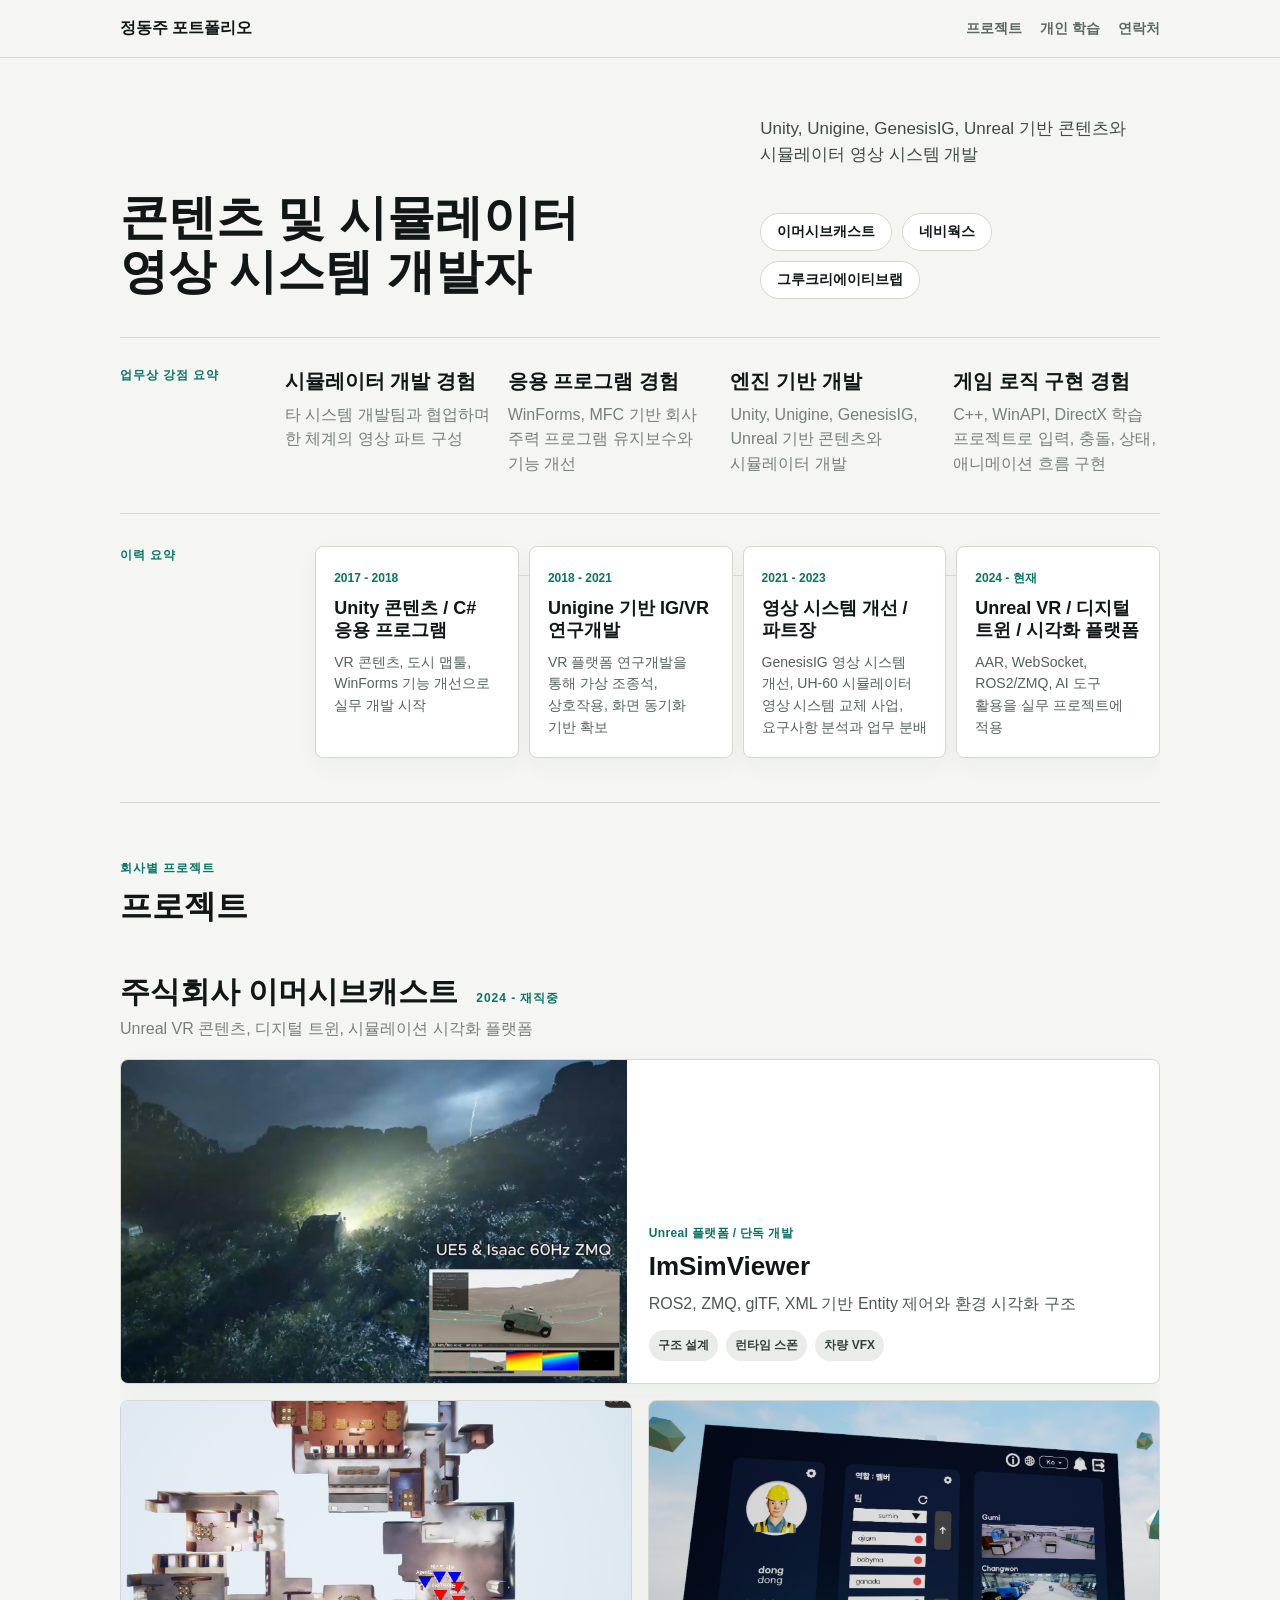
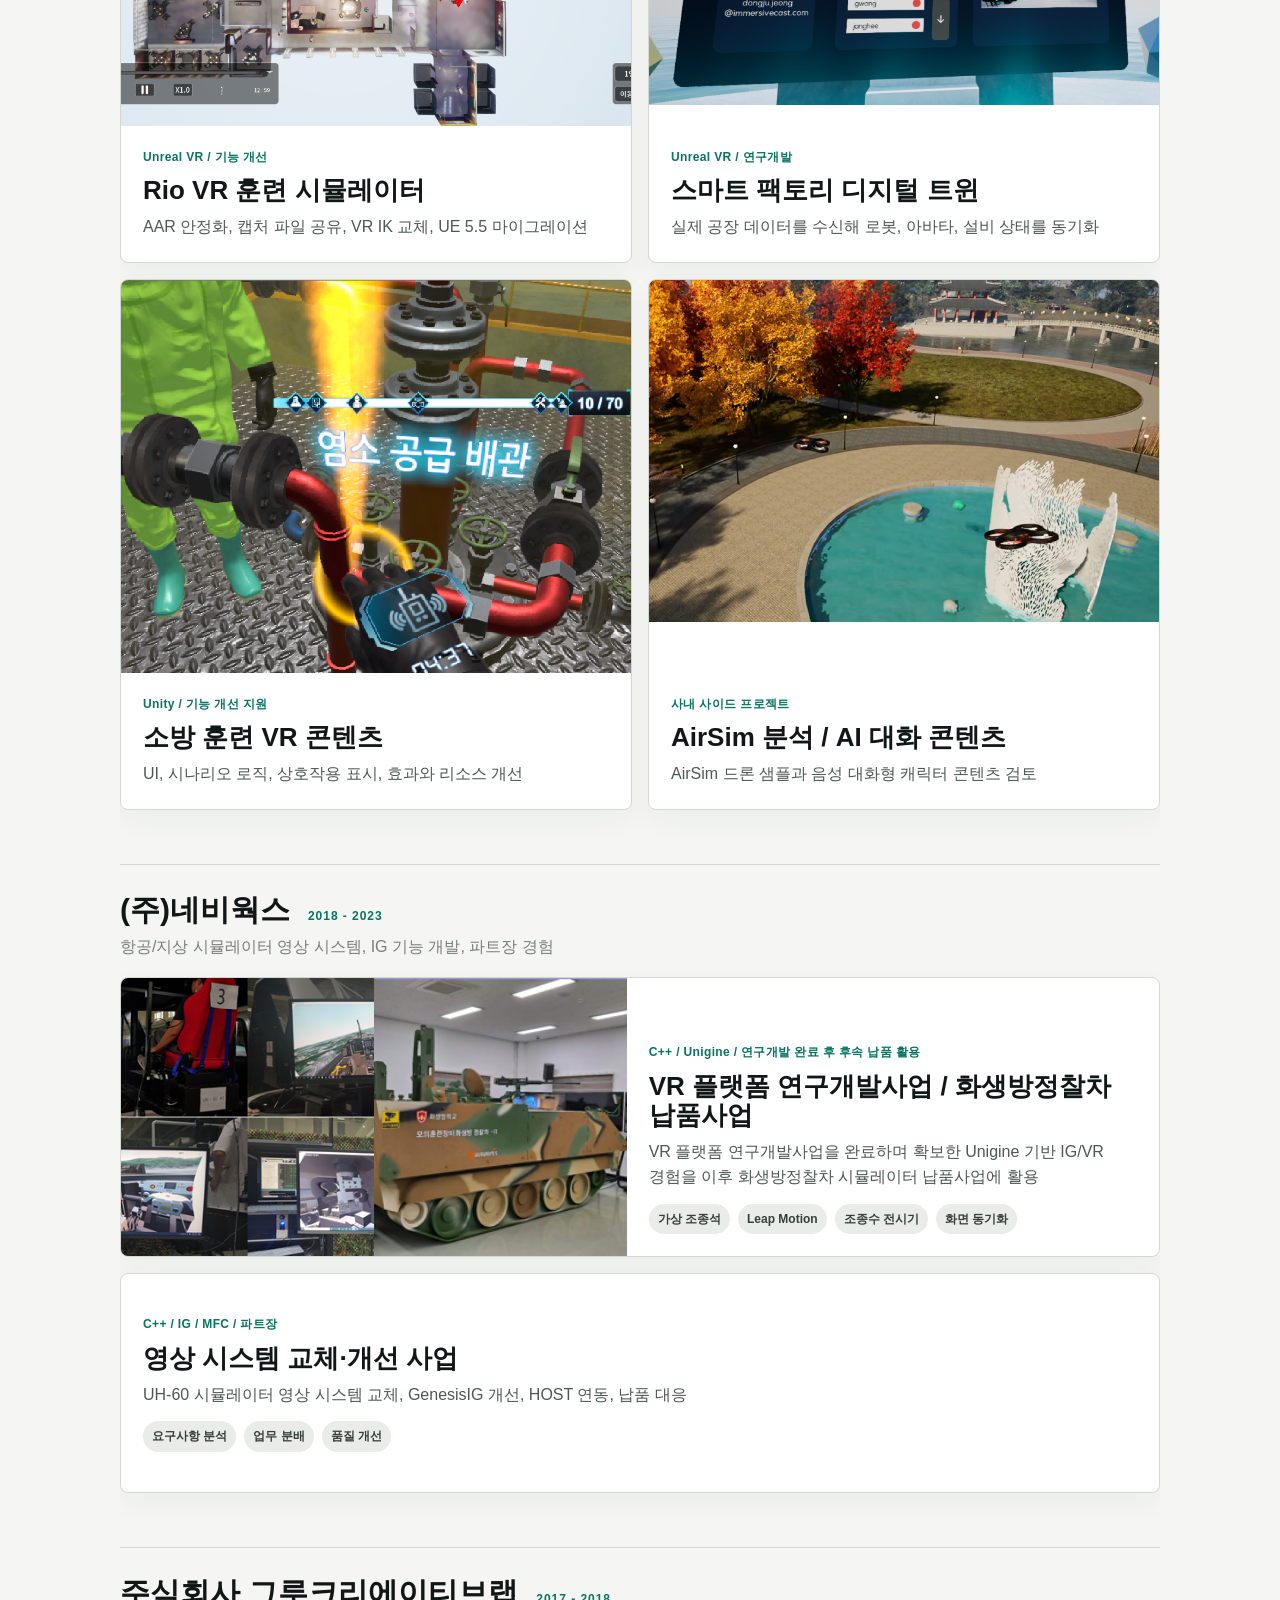
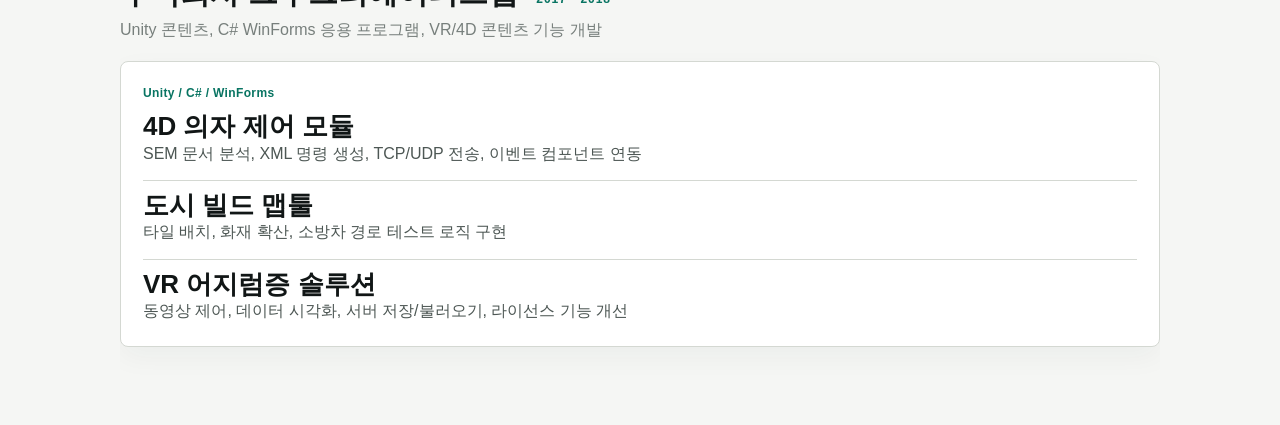
==== index.html @ dcf18c9a "Initial commit via Netlify [skip ci]" ====
﻿<!doctype html>
<html lang="ko">
  <head>
    <meta charset="utf-8" />
    <meta name="viewport" content="width=device-width, initial-scale=1" />
    <title>정동주 포트폴리오</title>
    <link rel="stylesheet" href="styles.css?v=44" />
  </head>
  <body>
    <header class="site-nav">
      <a class="brand" href="index.html">정동주 포트폴리오</a>
      <nav aria-label="주요 메뉴">
        <a href="index.html">프로젝트</a>
        <a href="projects/personal-learning.html">개인 학습</a>
        <a href="contact.html">연락처</a>
      </nav>
    </header>

    <main class="portfolio-home">
      <section class="portfolio-hero">
        <div>
          <h1>
            <span>콘텐츠 및 시뮬레이터</span>
            <span>영상 시스템 개발자</span>
          </h1>
        </div>
        <div class="hero-brief">
          <p>Unity, Unigine, GenesisIG, Unreal 기반 콘텐츠와 시뮬레이터 영상 시스템 개발</p>
          <div class="quick-links">
            <a class="pill" href="#immersivecast">이머시브캐스트</a>
            <a class="pill" href="#naviworks">네비웍스</a>
            <a class="pill" href="#groove">그루크리에이티브랩</a>
          </div>
        </div>
      </section>

      <section class="hero-strength">
        <p class="kicker">업무상 강점 요약</p>
        <div>
          <strong>시뮬레이터 개발 경험</strong>
          <span>타 시스템 개발팀과 협업하며 한 체계의 영상 파트 구성</span>
        </div>
        <div>
          <strong>응용 프로그램 경험</strong>
          <span>WinForms, MFC 기반 회사 주력 프로그램 유지보수와 기능 개선</span>
        </div>
        <div>
          <strong>엔진 기반 개발</strong>
          <span>Unity, Unigine, GenesisIG, Unreal 기반 콘텐츠와 시뮬레이터 개발</span>
        </div>
        <div>
          <strong>게임 로직 구현 경험</strong>
          <span>C++, WinAPI, DirectX 학습 프로젝트로 입력, 충돌, 상태, 애니메이션 흐름 구현</span>
        </div>
      </section>

      <section class="career-map" aria-label="이력 요약">
        <p class="kicker">이력 요약</p>
        <div class="career-rail">
          <article>
            <span>2017 - 2018</span>
            <strong>Unity 콘텐츠 / C# 응용 프로그램</strong>
            <p>VR 콘텐츠, 도시 맵툴, WinForms 기능 개선으로 실무 개발 시작</p>
          </article>
          <article>
            <span>2018 - 2021</span>
            <strong>Unigine 기반 IG/VR 연구개발</strong>
            <p>VR 플랫폼 연구개발을 통해 가상 조종석, 상호작용, 화면 동기화 기반 확보</p>
          </article>
          <article>
            <span>2021 - 2023</span>
            <strong>영상 시스템 개선 / 파트장</strong>
            <p>GenesisIG 영상 시스템 개선, UH-60 시뮬레이터 영상 시스템 교체 사업, 요구사항 분석과 업무 분배</p>
          </article>
          <article>
            <span>2024 - 현재</span>
            <strong>Unreal VR / 디지털 트윈 / 시각화 플랫폼</strong>
            <p>AAR, WebSocket, ROS2/ZMQ, AI 도구 활용을 실무 프로젝트에 적용</p>
          </article>
        </div>
      </section>

      <section id="projects" class="portfolio-section">
        <div class="section-title compact">
          <p class="kicker">회사별 프로젝트</p>
          <h2>프로젝트</h2>
        </div>

        <section id="immersivecast" class="company-block">
          <div class="company-title">
            <h3>주식회사 이머시브캐스트</h3>
            <p class="kicker">2024 - 재직중</p>
            <span>Unreal VR 콘텐츠, 디지털 트윈, 시뮬레이션 시각화 플랫폼</span>
          </div>

        <div class="work-grid">
          <a class="work-card wide" href="projects/imsimviewer.html">
              <img src="assets/imsimviewer-demo.png" alt="ImSimViewer 시연 화면" />
            <div class="work-copy">
              <small>Unreal 플랫폼 / 단독 개발</small>
              <h3>ImSimViewer</h3>
              <p>ROS2, ZMQ, glTF, XML 기반 Entity 제어와 환경 시각화 구조</p>
              <ul>
                <li>구조 설계</li>
                <li>런타임 스폰</li>
                <li>차량 VFX</li>
              </ul>
            </div>
          </a>

          <a class="work-card" href="projects/rio.html">
            <img src="assets/provided/rio-aar.png" alt="Rio AAR 화면" />
            <div class="work-copy">
              <small>Unreal VR / 기능 개선</small>
              <h3>Rio VR 훈련 시뮬레이터</h3>
              <p>AAR 안정화, 캡처 파일 공유, VR IK 교체, UE 5.5 마이그레이션</p>
            </div>
          </a>

          <a class="work-card" href="projects/smart-factory.html">
            <img src="assets/provided/smart-factory-lobby.png" alt="스마트 팩토리 VR 로비 화면" />
            <div class="work-copy">
              <small>Unreal VR / 연구개발</small>
              <h3>스마트 팩토리 디지털 트윈</h3>
              <p>실제 공장 데이터를 수신해 로봇, 아바타, 설비 상태를 동기화</p>
            </div>
          </a>

            <a class="work-card" href="projects/fire-training.html">
              <img src="assets/provided/fire-training.png" alt="소방 훈련 VR 콘텐츠 화면" />
            <div class="work-copy">
                <small>Unity / 기능 개선 지원</small>
                <h3>소방 훈련 VR 콘텐츠</h3>
                <p>UI, 시나리오 로직, 상호작용 표시, 효과와 리소스 개선</p>
            </div>
            </a>

            <a class="work-card" href="projects/internal-rd.html">
              <img src="assets/provided/airsim-drone-thumb.png" alt="AirSim 드론 샘플 화면" />
              <div class="work-copy">
                <small>사내 사이드 프로젝트</small>
                <h3>AirSim 분석 / AI 대화 콘텐츠</h3>
                <p>AirSim 드론 샘플과 음성 대화형 캐릭터 콘텐츠 검토</p>
              </div>
            </a>
          </div>
        </section>

        <section id="naviworks" class="company-block">
          <div class="company-title">
            <h3>(주)네비웍스</h3>
            <p class="kicker">2018 - 2023</p>
            <span>항공/지상 시뮬레이터 영상 시스템, IG 기능 개발, 파트장 경험</span>
          </div>

          <div class="work-grid">
            <a class="work-card wide" href="projects/simulator-systems.html">
              <div class="thumbnail-pair">
                <img src="assets/ppt/24.png" alt="VR 플랫폼 연구개발 시연 환경" />
                <img src="assets/ppt/22.png" alt="화생방정찰차 시뮬레이터 전차 장비 사진" />
              </div>
              <div class="work-copy">
                <small>C++ / Unigine / 연구개발 완료 후 후속 납품 활용</small>
                <h3>VR 플랫폼 연구개발사업 / 화생방정찰차 납품사업</h3>
                <p>VR 플랫폼 연구개발사업을 완료하며 확보한 Unigine 기반 IG/VR 경험을 이후 화생방정찰차 시뮬레이터 납품사업에 활용</p>
                <ul>
                  <li>가상 조종석</li>
                  <li>Leap Motion</li>
                  <li>조종수 전시기</li>
                  <li>화면 동기화</li>
                </ul>
              </div>
            </a>

            <a class="work-card wide text-only" href="projects/video-system.html">
              <div class="work-copy">
                <small>C++ / IG / MFC / 파트장</small>
                <h3>영상 시스템 교체·개선 사업</h3>
                <p>UH-60 시뮬레이터 영상 시스템 교체, GenesisIG 개선, HOST 연동, 납품 대응</p>
                <ul>
                  <li>요구사항 분석</li>
                  <li>업무 분배</li>
                  <li>품질 개선</li>
                </ul>
              </div>
            </a>
          </div>
        </section>

        <section id="groove" class="company-block">
          <div class="company-title">
            <h3>주식회사 그루크리에이티브랩</h3>
            <p class="kicker">2017 - 2018</p>
            <span>Unity 콘텐츠, C# WinForms 응용 프로그램, VR/4D 콘텐츠 기능 개발</span>
          </div>

          <div class="work-grid">
            <a class="work-card wide text-only" href="projects/early-work.html">
              <div class="work-copy grouped-list">
                <small>Unity / C# / WinForms</small>
                <div>
                  <h3>4D 의자 제어 모듈</h3>
                  <p>SEM 문서 분석, XML 명령 생성, TCP/UDP 전송, 이벤트 컴포넌트 연동</p>
                </div>
                <div>
                  <h3>도시 빌드 맵툴</h3>
                  <p>타일 배치, 화재 확산, 소방차 경로 테스트 로직 구현</p>
                </div>
                <div>
                  <h3>VR 어지럼증 솔루션</h3>
                  <p>동영상 제어, 데이터 시각화, 서버 저장/불러오기, 라이선스 기능 개선</p>
                </div>
              </div>
            </a>
          </div>
        </section>
      </section>
    </main>
  </body>
</html>
---- styles.css ----
:root {
  --bg: #f5f6f4;
  --ink: #111616;
  --muted: #777f7c;
  --line: #d4d8d2;
  --soft: #e9ece8;
  --card: #ffffff;
  --accent: #087462;
  --dark: #101414;
  --blue: #dfe8f2;
  --radius: 8px;
  --max: 1040px;
}

* {
  box-sizing: border-box;
}

html {
  scroll-behavior: smooth;
  overflow-x: hidden;
}

body {
  margin: 0;
  background: var(--bg);
  color: var(--ink);
  font-family: "Pretendard", "Noto Sans KR", "Apple SD Gothic Neo", "Segoe UI", sans-serif;
  line-height: 1.55;
  word-break: keep-all;
  overflow-wrap: break-word;
  overflow-x: hidden;
}

main,
.site-nav {
  max-width: 100vw;
  overflow-x: hidden;
}

a {
  color: inherit;
  text-decoration: none;
}

img {
  display: block;
  max-width: 100%;
  height: auto;
}

.site-nav {
  position: sticky;
  top: 0;
  z-index: 10;
  display: flex;
  align-items: center;
  justify-content: space-between;
  gap: 24px;
  min-height: 58px;
  padding: 0 max(24px, calc((100vw - var(--max)) / 2));
  border-bottom: 1px solid var(--line);
  background: rgba(245, 246, 244, 0.92);
  backdrop-filter: blur(16px);
}

.brand {
  font-weight: 800;
}

.site-nav nav {
  display: flex;
  gap: 18px;
  color: #5c6663;
  font-size: 14px;
  font-weight: 700;
}

.site-nav a:hover {
  color: var(--accent);
}

.landing,
.showcase,
.split-callout,
.compact-sections,
.footer-cta,
.detail {
  width: min(var(--max), calc(100% - 48px));
  margin: 0 auto;
}

.landing {
  display: grid;
  grid-template-columns: minmax(0, 0.9fr) minmax(360px, 1.1fr);
  gap: 52px;
  align-items: center;
  padding: 66px 0 54px;
}

.kicker {
  margin: 0 0 12px;
  color: var(--accent);
  font-size: 12px;
  font-weight: 850;
  letter-spacing: 0.08em;
  text-transform: uppercase;
}

h1,
h2,
h3 {
  margin: 0;
  line-height: 1.12;
  letter-spacing: 0;
  word-break: keep-all;
  overflow-wrap: break-word;
}

h1 {
  font-size: 50px;
  font-weight: 850;
}

h1 span {
  display: block;
}

h2 {
  font-size: 32px;
  font-weight: 830;
}

h3 {
  font-size: 22px;
  font-weight: 800;
}

.landing-copy p:not(.kicker) {
  max-width: 620px;
  margin: 22px 0 0;
  color: #424b48;
  font-size: 17px;
}

.quick-links,
.footer-links,
.next-link {
  display: flex;
  flex-wrap: wrap;
  gap: 10px;
  margin-top: 26px;
}

.pill {
  display: inline-flex;
  align-items: center;
  justify-content: center;
  min-height: 38px;
  padding: 0 16px;
  border: 1px solid var(--line);
  border-radius: 999px;
  background: var(--card);
  font-size: 14px;
  font-weight: 760;
}

.pill.dark {
  border-color: var(--dark);
  background: var(--dark);
  color: #fff;
}

.hero-image,
.project-card,
.detail-hero img,
.gallery img {
  border: 1px solid var(--line);
  border-radius: var(--radius);
  background: var(--soft);
  overflow: hidden;
}

.hero-image {
  margin: 0;
}

.hero-image img {
  width: 100%;
  aspect-ratio: 16 / 10;
  object-fit: cover;
}

figcaption {
  padding: 10px 12px;
  border-top: 1px solid var(--line);
  color: var(--muted);
  font-size: 13px;
  font-weight: 650;
}

.showcase {
  padding: 54px 0;
}

.section-title {
  display: flex;
  align-items: end;
  justify-content: space-between;
  gap: 24px;
  margin-bottom: 24px;
}

.project-grid {
  display: grid;
  grid-template-columns: repeat(2, minmax(0, 1fr));
  gap: 18px;
}

.project-card {
  display: grid;
  gap: 12px;
  padding: 10px;
  background: var(--card);
  transition: transform 0.18s ease, box-shadow 0.18s ease;
}

.project-card:hover {
  transform: translateY(-3px);
  box-shadow: 0 18px 44px rgba(27, 35, 32, 0.12);
}

.project-card.large {
  grid-column: span 2;
}

.project-card img,
.placeholder {
  width: 100%;
  aspect-ratio: 16 / 9;
  border-radius: 6px;
  object-fit: cover;
}

.project-card div:last-child {
  padding: 0 4px 6px;
}

.project-card p {
  margin: 0 0 6px;
  color: var(--muted);
  font-size: 12px;
  font-weight: 760;
}

.project-card span {
  display: block;
  margin-top: 6px;
  color: #56615d;
  font-size: 14px;
}

.placeholder {
  display: flex;
  align-items: center;
  justify-content: center;
  gap: 10px;
  padding: 20px;
}

.placeholder span {
  display: inline-flex;
  padding: 8px 10px;
  border-radius: 999px;
  background: rgba(255, 255, 255, 0.12);
  color: #fff;
  font-weight: 800;
}

.dark-card {
  background: #151919;
}

.blue-card {
  background: linear-gradient(135deg, #dbe8f4, #eff3f6);
}

.blue-card span {
  background: #fff;
  color: #1e435f;
}

.soft-card {
  background: #edf1ed;
}

.soft-card span {
  background: #fff;
  color: #31413c;
}

.split-callout {
  display: grid;
  grid-template-columns: 0.9fr 1.1fr auto;
  gap: 28px;
  align-items: center;
  padding: 50px 0;
  border-top: 1px solid var(--line);
  border-bottom: 1px solid var(--line);
}

.split-callout p {
  color: #444d4a;
}

.compact-sections {
  display: grid;
  grid-template-columns: repeat(2, minmax(0, 1fr));
  gap: 18px;
  padding: 50px 0;
}

.compact-sections a {
  display: grid;
  gap: 8px;
  min-height: 150px;
  padding: 22px;
  border: 1px solid var(--line);
  border-radius: var(--radius);
  background: var(--card);
}

.compact-sections small {
  color: var(--accent);
  font-weight: 850;
}

.compact-sections strong {
  font-size: 26px;
  line-height: 1.18;
}

.compact-sections span {
  color: var(--muted);
}

.footer-cta {
  display: flex;
  align-items: end;
  justify-content: space-between;
  gap: 24px;
  padding: 56px 0 72px;
}

.detail {
  padding: 58px 0 74px;
}

.detail-hero {
  display: grid;
  gap: 18px;
  min-width: 0;
}

.detail-hero.compact {
  max-width: 820px;
  padding-bottom: 16px;
}

.detail-hero p:not(.kicker) {
  margin: 0;
  color: #4d5754;
  font-size: 18px;
}

.detail-hero img {
  width: 100%;
  aspect-ratio: 16 / 8.2;
  object-fit: cover;
}

.detail-grid,
.feature-list,
.three-list {
  display: grid;
  grid-template-columns: repeat(2, minmax(0, 1fr));
  gap: 14px;
  margin-top: 24px;
}

.detail-grid article,
.feature-list div,
.three-list article {
  min-width: 0;
  padding: 20px;
  border: 1px solid var(--line);
  border-radius: var(--radius);
  background: var(--card);
}

.detail-grid p,
.feature-list p,
.three-list p,
.detail-grid li {
  color: #4b5652;
  overflow-wrap: anywhere;
  word-break: keep-all;
}

.detail-body {
  margin-top: 36px;
  min-width: 0;
}

.gallery {
  display: grid;
  grid-template-columns: repeat(2, minmax(0, 1fr));
  gap: 12px;
  margin-top: 28px;
}

.gallery img {
  width: 100%;
  aspect-ratio: 16 / 10;
  object-fit: cover;
}

.media-strip {
  display: grid;
  grid-template-columns: repeat(3, minmax(0, 1fr));
  gap: 12px;
  margin: 26px 0;
}

.media-strip.two {
  grid-template-columns: repeat(2, minmax(0, 1fr));
}

.media-strip img {
  width: 100%;
  aspect-ratio: 16 / 10;
  object-fit: cover;
  border: 1px solid var(--line);
  border-radius: var(--radius);
  background: var(--soft);
}

.media-strip img.panel-focus {
  object-fit: contain;
  object-position: left top;
  background: #eef3e9;
}

.media-strip img:only-child {
  grid-column: 1 / -1;
  aspect-ratio: 16 / 7.8;
}

.section-media {
  margin: 0 0 18px;
}

.case-lead {
  display: grid;
  grid-template-columns: minmax(0, 0.9fr) minmax(0, 1.1fr);
  gap: 14px;
  margin: 28px 0;
}

.lead-card {
  padding: 24px;
  border: 1px solid var(--line);
  border-radius: var(--radius);
  background: var(--card);
  box-shadow: 0 10px 28px rgba(31, 39, 36, 0.045);
}

.lead-card.dark {
  background: var(--dark);
  color: #fff;
}

.lead-card span {
  color: var(--accent);
  font-size: 12px;
  font-weight: 850;
  letter-spacing: 0.03em;
}

.case-page .kicker,
.case-page .lead-card span {
  color: var(--accent);
  font-size: 13px;
  font-weight: 850;
  letter-spacing: 0;
  text-transform: none;
}

.lead-card strong {
  display: block;
  margin-top: 8px;
  color: inherit;
  font-size: 28px;
  line-height: 1.2;
}

.lead-card p {
  margin: 12px 0 0;
  color: #4d5754;
  font-size: 17px;
  line-height: 1.55;
}

.lead-card.dark p {
  color: #d7dfdc;
}

.lead-points {
  display: grid;
  gap: 10px;
}

.lead-points div {
  padding: 16px 18px;
  border: 1px solid var(--line);
  border-radius: 8px;
  background: #fff;
}

.lead-points strong {
  display: block;
  color: var(--ink);
  font-size: 18px;
}

.lead-points p {
  margin: 6px 0 0;
  color: var(--muted);
  line-height: 1.45;
}

.case-lead.flat {
  grid-template-columns: 1fr;
  gap: 22px;
  padding: 30px 0 36px;
  border-top: 1px solid var(--line);
  border-bottom: 1px solid var(--line);
}

.case-lead.flat .lead-card {
  max-width: 980px;
  padding: 0;
  border: 0;
  border-radius: 0;
  background: transparent;
  box-shadow: none;
}

.case-lead.flat .lead-card.dark {
  color: var(--ink);
}

.case-lead.flat .lead-card strong {
  max-width: 860px;
  font-size: clamp(30px, 4vw, 46px);
}

.case-lead.flat .lead-card.dark p {
  max-width: 920px;
  color: #3f4b47;
}

.case-lead.flat .lead-points {
  grid-template-columns: repeat(3, minmax(0, 1fr));
  gap: 16px;
}

.case-lead.flat .lead-points div {
  min-height: 150px;
  padding: 22px 24px;
  border: 1px solid var(--line);
  border-radius: var(--radius);
  background: var(--card);
  box-shadow: 0 10px 24px rgba(31, 39, 36, 0.04);
}

.case-lead.flat .lead-points div:first-child {
  padding-left: 24px;
}

.factory-overview {
  margin: 42px 0 0;
  padding: 34px 0 42px;
  border-top: 1px solid var(--line);
  border-bottom: 1px solid var(--line);
}

.factory-overview h2 {
  margin: 8px 0 10px;
  font-size: clamp(30px, 4vw, 46px);
  letter-spacing: 0;
}

.factory-overview > p:not(.kicker) {
  max-width: 900px;
  margin: 0;
  color: #3f4b47;
  font-size: 17px;
  line-height: 1.6;
}

.factory-system-map {
  display: grid;
  grid-template-columns: repeat(4, minmax(0, 1fr));
  gap: 0;
  margin-top: 28px;
  border-top: 1px solid var(--line);
  border-bottom: 1px solid var(--line);
}

.factory-system-map div {
  position: relative;
  min-height: 158px;
  padding: 22px 24px;
  border-right: 1px solid var(--line);
}

.factory-system-map div:last-child {
  border-right: 0;
}

.factory-system-map div::after {
  content: "";
  position: absolute;
  top: 50%;
  right: -8px;
  width: 14px;
  height: 14px;
  border-top: 2px solid var(--accent);
  border-right: 2px solid var(--accent);
  transform: translateY(-50%) rotate(45deg);
  background: var(--bg);
  z-index: 1;
}

.factory-system-map div:last-child::after {
  content: none;
}

.factory-system-map .owned {
  background: #eef4ef;
}

.factory-system-map span,
.client-flow span {
  color: var(--accent);
  font-size: 12px;
  font-weight: 850;
  letter-spacing: 0;
}

.factory-system-map strong {
  display: block;
  margin-top: 10px;
  color: var(--ink);
  font-size: 22px;
  line-height: 1.2;
}

.factory-system-map p {
  margin: 10px 0 0;
  color: #4e5a56;
  line-height: 1.5;
}

.client-flow {
  display: grid;
  margin: 0;
  padding: 0;
  border-top: 1px solid var(--line);
  list-style: none;
}

.client-flow li {
  display: grid;
  grid-template-columns: 80px 260px minmax(0, 1fr);
  gap: 20px;
  align-items: start;
  padding: 18px 0;
  border-bottom: 1px solid var(--line);
}

.client-flow strong {
  font-size: 22px;
  line-height: 1.25;
}

.client-flow p {
  margin: 0;
  color: #3f4b47;
  line-height: 1.6;
}

.smart-response h2 {
  max-width: 1000px;
  margin: 8px 0 22px;
  font-size: clamp(28px, 3.5vw, 42px);
  letter-spacing: 0;
}

.response-layout {
  display: grid;
  grid-template-columns: repeat(2, minmax(0, 1fr));
  border-top: 1px solid var(--line);
  border-left: 1px solid var(--line);
}

.response-layout > div {
  min-height: 170px;
  padding: 24px 26px;
  border-right: 1px solid var(--line);
  border-bottom: 1px solid var(--line);
  background: rgba(255, 255, 255, 0.52);
}

.response-layout strong {
  display: block;
  margin-bottom: 12px;
  color: var(--ink);
  font-size: 22px;
  line-height: 1.25;
}

.response-layout p {
  margin: 0;
  color: #3f4b47;
  font-size: 17px;
  line-height: 1.6;
}

.case-note {
  padding: 22px 24px;
  border: 1px solid #d8ded9;
  border-left: 5px solid var(--accent);
  border-radius: var(--radius);
  background: #f8faf7;
}

.case-note h2 {
  margin: 0 0 10px;
  font-size: 26px;
}

.case-note p {
  margin: 0;
  color: #33403c;
  font-size: 17px;
  line-height: 1.6;
}

.vehicle-delivery-media {
  display: grid;
  grid-template-columns: minmax(120px, 0.34fr) minmax(0, 1fr);
  gap: 12px;
  align-items: stretch;
}

.vehicle-delivery-media img {
  width: 100%;
  height: 100%;
  object-fit: cover;
  border: 1px solid var(--line);
  border-radius: 6px;
  background: var(--soft);
}

.vehicle-delivery-media p {
  grid-column: 1 / -1;
  margin: -2px 0 0;
  color: var(--muted);
  font-size: 13px;
}

.display-stack {
  display: grid;
  gap: 8px;
}

.display-stack img {
  aspect-ratio: 4 / 3;
}

.vehicle-main {
  aspect-ratio: 16 / 9;
}

.system-image {
  margin: 0;
}

.system-image img {
  width: 100%;
  max-height: 260px;
  object-fit: contain;
  padding: 18px;
  border: 1px solid var(--line);
  border-radius: 6px;
  background: #fff;
}

.system-image figcaption {
  margin-top: 8px;
  color: var(--muted);
  font-size: 13px;
}

.tool-band {
  display: grid;
  grid-template-columns: 260px minmax(0, 1fr);
  gap: 24px;
  align-items: center;
  margin-top: 28px;
  padding: 22px;
  border: 1px solid var(--line);
  border-radius: 6px;
  background: #fff;
}

.tool-band h2 {
  margin: 6px 0 0;
  font-size: 22px;
  line-height: 1.3;
}

.tool-logo-grid {
  display: grid;
  grid-template-columns: repeat(4, minmax(0, 1fr));
  gap: 12px;
  align-items: center;
}

.tool-logo-grid img {
  width: 100%;
  max-height: 92px;
  object-fit: contain;
}

.tool-note {
  grid-column: 2;
  margin: -6px 0 0;
  color: var(--muted);
  font-size: 13px;
}

.quality-visual-grid {
  display: grid;
  grid-template-columns: repeat(3, minmax(0, 1fr));
  gap: 12px;
  margin-bottom: 20px;
}

.quality-visual-grid article {
  min-width: 0;
  padding: 18px;
  border: 1px solid var(--line);
  border-radius: 6px;
  background: var(--card);
}

.quality-visual-grid img {
  width: 42px;
  height: 42px;
  object-fit: contain;
  margin-bottom: 14px;
}

.quality-visual-grid strong,
.quality-visual-grid span {
  display: block;
}

.quality-visual-grid strong {
  color: var(--ink);
  font-size: 18px;
}

.quality-visual-grid span {
  margin-top: 6px;
  color: var(--muted);
  font-size: 13px;
  line-height: 1.45;
}

.process-panel {
  display: grid;
  grid-template-columns: 260px minmax(0, 1fr);
  gap: 30px;
  margin-top: 46px;
  padding: 28px;
  border: 1px solid var(--line);
  border-radius: var(--radius);
  background: var(--dark);
  color: #fff;
}

.process-panel h2 {
  font-size: 30px;
}

.process-panel ol {
  display: grid;
  gap: 14px;
  margin: 0;
  padding: 0;
  list-style: none;
}

.process-panel li {
  display: grid;
  grid-template-columns: 180px minmax(0, 1fr);
  gap: 18px;
  padding-bottom: 14px;
  border-bottom: 1px solid rgba(255, 255, 255, 0.18);
}

.process-panel li:last-child {
  border-bottom: 0;
  padding-bottom: 0;
}

.process-panel span {
  color: #cfd8d5;
}

.diagram-card,
.flow {
  display: grid;
  grid-template-columns: repeat(5, minmax(0, 1fr));
  gap: 10px;
  margin-top: 20px;
}

.diagram-card div,
.flow div {
  min-height: 92px;
  padding: 14px;
  border: 1px solid var(--line);
  border-radius: var(--radius);
  background: var(--card);
}

.diagram-card span {
  color: var(--accent);
  font-size: 12px;
  font-weight: 850;
}

.diagram-card strong {
  display: block;
  margin-top: 10px;
  line-height: 1.25;
}

.flow div {
  display: flex;
  align-items: center;
  justify-content: center;
  color: #143c35;
  background: #e8f1ed;
  font-weight: 850;
  text-align: center;
}

.portfolio-home {
  width: min(var(--max), calc(100% - 48px));
  margin: 0 auto;
}

.portfolio-hero {
  display: grid;
  grid-template-columns: minmax(0, 1.1fr) minmax(280px, 0.75fr);
  gap: 54px;
  align-items: end;
  padding: 58px 0 38px;
}

.portfolio-hero h1 {
  max-width: 820px;
  font-size: 48px;
}

.hero-brief {
  display: grid;
  gap: 18px;
}

.hero-brief p {
  margin: 0;
  color: #3f4946;
  font-size: 17px;
}

.hero-strength {
  display: grid;
  grid-template-columns: 0.72fr repeat(4, 1fr);
  gap: 16px;
  align-items: start;
  padding: 28px 0 36px;
  border-top: 1px solid var(--line);
  border-bottom: 1px solid var(--line);
}

.hero-strength div {
  display: grid;
  gap: 6px;
}

.hero-strength strong {
  font-size: 20px;
}

.hero-strength span {
  color: var(--muted);
}

.career-map {
  display: grid;
  grid-template-columns: 0.7fr minmax(0, 3.3fr);
  gap: 16px;
  padding: 32px 0 44px;
  border-bottom: 1px solid var(--line);
}

.career-rail {
  display: grid;
  grid-template-columns: repeat(4, minmax(0, 1fr));
  gap: 10px;
}

.career-rail article {
  position: relative;
  min-height: 150px;
  padding: 18px;
  border: 1px solid var(--line);
  border-radius: var(--radius);
  background: var(--card);
  box-shadow: 0 8px 22px rgba(31, 39, 36, 0.04);
}

.career-rail article::before {
  content: "";
  position: absolute;
  top: 28px;
  left: -11px;
  width: 10px;
  height: 1px;
  background: var(--line);
}

.career-rail article:first-child::before {
  display: none;
}

.career-rail span {
  color: var(--accent);
  font-size: 12px;
  font-weight: 850;
}

.career-rail strong {
  display: block;
  margin-top: 8px;
  font-size: 18px;
  line-height: 1.22;
}

.career-rail p {
  margin: 10px 0 0;
  color: #56615d;
  font-size: 14px;
}

.hero-feature {
  display: grid;
  grid-template-columns: minmax(0, 1fr) 300px;
  gap: 18px;
  align-items: stretch;
}

.feature-image,
.work-card,
.mini-links a {
  border: 1px solid var(--line);
  border-radius: var(--radius);
  background: var(--card);
  box-shadow: 0 10px 28px rgba(31, 39, 36, 0.045);
  overflow: hidden;
}

.feature-image img {
  width: 100%;
  height: 100%;
  min-height: 330px;
  object-fit: cover;
}

.feature-note {
  display: flex;
  flex-direction: column;
  justify-content: end;
  gap: 10px;
  padding: 24px;
  border: 1px solid var(--line);
  border-radius: var(--radius);
  background: var(--dark);
  color: #fff;
}

.feature-note span,
.work-copy small,
.summary-tile span,
.project-facts span,
.case-row span {
  color: var(--accent);
  font-size: 12px;
  font-weight: 850;
  letter-spacing: 0.03em;
}

.feature-note strong {
  font-size: 30px;
  line-height: 1.1;
}

.feature-note p {
  margin: 0;
  color: #cfd8d5;
}

.portfolio-section {
  padding: 56px 0 24px;
}

.section-title.compact {
  display: block;
  margin-bottom: 22px;
}

.work-grid {
  display: grid;
  grid-template-columns: repeat(2, minmax(0, 1fr));
  gap: 16px;
}

.company-block {
  padding: 28px 0 54px;
}

.company-block + .company-block {
  border-top: 1px solid var(--line);
}

.company-title {
  display: grid;
  grid-template-columns: auto minmax(120px, 1fr);
  gap: 8px 18px;
  align-items: baseline;
  margin-bottom: 18px;
}

.company-title h3 {
  font-size: 30px;
}

.company-title .kicker {
  margin: 0;
}

.company-title span {
  grid-column: 1 / -1;
  color: var(--muted);
}

.work-card {
  display: grid;
  grid-template-columns: minmax(0, 0.95fr) minmax(280px, 1fr);
  min-height: 280px;
  transition: transform 0.18s ease, box-shadow 0.18s ease;
}

.work-card:not(.wide) {
  grid-template-columns: 1fr;
}

.work-card:hover {
  transform: translateY(-3px);
  box-shadow: 0 18px 42px rgba(27, 35, 32, 0.12);
}

.work-card.wide {
  grid-column: span 2;
}

.work-card.text-only {
  grid-template-columns: 1fr;
  min-height: 220px;
}

.work-card.text-only .work-copy {
  justify-content: center;
}

.work-card img,
.card-visual {
  width: 100%;
  height: 100%;
  min-height: 230px;
  object-fit: cover;
}

.thumbnail-pair {
  display: grid;
  grid-template-columns: repeat(2, minmax(0, 1fr));
  width: 100%;
  height: 100%;
  min-height: 230px;
  background: var(--soft);
}

.thumbnail-pair img {
  width: 100%;
  height: 100%;
  min-height: 230px;
  object-fit: cover;
}

.grouped-work {
  min-height: 330px;
}

.collage-visual {
  display: grid;
  grid-template-columns: 1.35fr 0.9fr;
  grid-template-rows: repeat(2, minmax(0, 1fr));
  gap: 8px;
  height: 100%;
  min-height: 260px;
  padding: 10px;
  background: var(--soft);
}

.collage-visual img {
  width: 100%;
  height: 100%;
  min-height: 0;
  border-radius: 6px;
  object-fit: cover;
  background: var(--card);
}

.collage-visual .collage-main {
  grid-row: span 2;
}

.grouped-list {
  gap: 18px;
  justify-content: center;
}

.grouped-list div {
  padding-bottom: 14px;
  border-bottom: 1px solid var(--line);
}

.grouped-list div:last-child {
  padding-bottom: 0;
  border-bottom: 0;
}

.grouped-list h3 {
  font-size: 22px;
}

.early-visual {
  display: grid;
  grid-template-rows: minmax(0, 1fr) auto;
  gap: 10px;
  height: 100%;
  min-height: 270px;
  padding: 10px;
  background: var(--soft);
}

.early-visual figure {
  margin: 0;
  border: 1px solid var(--line);
  border-radius: 6px;
  background: var(--card);
  overflow: hidden;
}

.early-visual img {
  width: 100%;
  height: 100%;
  min-height: 185px;
  object-fit: cover;
}

.early-visual figcaption,
.annotated-image figcaption {
  padding: 8px 10px;
  border-top: 1px solid var(--line);
  color: var(--muted);
  font-size: 12px;
  font-weight: 750;
}

.mini-flow {
  display: grid;
  grid-template-columns: repeat(2, minmax(0, 1fr));
  gap: 8px;
}

.mini-flow span {
  display: flex;
  align-items: center;
  min-height: 44px;
  padding: 10px;
  border: 1px solid var(--line);
  border-radius: 6px;
  background: var(--card);
  color: #1e2b27;
  font-size: 12px;
  font-weight: 850;
}

.project-case {
  display: grid;
  gap: 20px;
  padding: 44px 0;
  border-top: 1px solid var(--line);
}

.game-page .project-case {
  margin: 28px 0;
  padding: 28px;
  border: 1px solid #d8ded9;
  border-radius: var(--radius);
  background: #fff;
  box-shadow: 0 14px 36px rgba(31, 39, 36, 0.06);
}

.game-page .project-case.game-case-light {
  background: #f9faf7;
}

.game-page .project-case.metal-case {
  border-color: #2b2d2d;
  background: #202020;
  color: #fff;
}

.game-page .project-case.metal-case .project-case-title {
  border-bottom-color: rgba(255, 255, 255, 0.18);
}

.game-page .project-case.metal-case .project-case-title p:not(.kicker) {
  color: #dadada;
}

.game-page .project-case + .project-case {
  margin-top: 34px;
}

.game-page .project-case-title {
  padding-bottom: 18px;
  border-bottom: 1px solid var(--line);
}

.ppt-style-layout {
  display: grid;
  grid-template-columns: 300px minmax(0, 1fr);
  gap: 24px;
  align-items: stretch;
}

.ppt-side {
  display: grid;
  gap: 18px;
  align-content: start;
}

.ppt-info-card {
  padding: 22px 24px;
  border-radius: 22px;
  background: #fff;
  color: #111616;
  box-shadow: 0 10px 24px rgba(0, 0, 0, 0.08);
}

.ppt-info-card.center {
  display: flex;
  align-items: center;
  justify-content: center;
  min-height: 82px;
  color: #5a58db;
  font-size: 22px;
  font-weight: 850;
  text-align: center;
}

.ppt-info-card h3 {
  margin-bottom: 14px;
  color: #f0a331;
  font-size: 26px;
  text-align: center;
}

.ppt-info-card ul {
  display: grid;
  gap: 8px;
  margin: 0;
  padding: 0;
  list-style: none;
  color: #111616;
  font-size: 18px;
  line-height: 1.35;
}

.ppt-info-card li::before {
  content: "✓";
  margin-right: 8px;
  color: #111616;
  font-weight: 900;
}

.ppt-main {
  display: grid;
  gap: 14px;
  min-width: 0;
}

.ppt-main > h3 {
  color: #f06d47;
  font-size: 30px;
  text-align: center;
}

.td-visual-row {
  display: grid;
  grid-template-columns: minmax(0, 0.95fr) minmax(0, 1fr);
  gap: 14px;
  align-items: stretch;
}

.purple-feature-list {
  display: grid;
  gap: 10px;
}

.purple-feature-list strong {
  display: flex;
  align-items: center;
  min-height: 58px;
  padding: 12px 16px;
  border-radius: 12px;
  background: #5a58db;
  color: #fff;
  font-size: 17px;
  line-height: 1.35;
}

.dark-main {
  padding: 18px;
  border-radius: 22px;
  background:
    linear-gradient(rgba(23, 16, 16, 0.83), rgba(23, 16, 16, 0.83)),
    url("assets/ppt/99.png") center / cover;
}

.dark-main > h3 {
  color: #a9a1ff;
}

.implementation-grid {
  display: grid;
  grid-template-columns: 1fr 1.15fr 1fr;
  gap: 14px;
}

.implementation-grid article {
  display: grid;
  align-content: start;
  gap: 8px;
  min-height: 250px;
  padding: 18px;
  border-radius: 18px;
  background: #5a58db;
  color: #fff;
  text-align: center;
}

.implementation-grid p {
  margin: 0;
  font-size: 16px;
  line-height: 1.35;
}

.sprite-row {
  display: flex;
  flex-wrap: wrap;
  justify-content: center;
  gap: 6px;
  margin-top: 10px;
}

.sprite-row img {
  width: 52px;
  height: 52px;
  object-fit: contain;
  background: rgba(255, 255, 255, 0.22);
}

.boss-shots {
  display: grid;
  grid-template-columns: repeat(2, minmax(0, 1fr));
  gap: 6px;
  margin-top: 10px;
}

.boss-shots img {
  width: 100%;
  min-height: 80px;
  object-fit: cover;
  border-radius: 2px;
}

.boss-shots img:first-child {
  grid-column: 1 / -1;
}

.history-box {
  margin-top: 14px;
  padding: 22px 26px;
  border-radius: 18px;
  background: #fff;
  color: #4a4a4a;
}

.history-box h3 {
  margin-bottom: 14px;
  color: #f06d47;
  font-size: 28px;
  text-align: center;
}

.history-box ul {
  display: grid;
  gap: 9px;
  margin: 0;
  padding-left: 18px;
}

.history-box li {
  line-height: 1.55;
}

.project-overview {
  display: grid;
  grid-template-columns: repeat(3, minmax(0, 1fr));
  gap: 10px;
}

.project-overview div {
  padding: 14px 16px;
  border: 1px solid var(--line);
  border-radius: 6px;
  background: var(--soft);
}

.project-overview span {
  display: block;
  color: var(--accent);
  font-size: 12px;
  font-weight: 800;
  letter-spacing: 0.08em;
}

.project-overview strong {
  display: block;
  margin-top: 6px;
  color: var(--ink);
  font-size: 15px;
  line-height: 1.45;
}

.labeled-block {
  margin-top: 18px;
  padding: 24px;
  border: 1px solid var(--line);
  border-radius: var(--radius);
  background: var(--soft);
}

.block-heading {
  margin-bottom: 18px;
}

.block-heading h2 {
  font-size: 30px;
}

.detail-heading {
  margin: 34px 0 0;
  padding-top: 0;
}

.detail-heading .kicker {
  margin-bottom: 0;
}

.project-case-title {
  max-width: 820px;
}

.project-case-title h2 {
  font-size: 30px;
}

.project-case-title p:not(.kicker) {
  margin: 12px 0 0;
  color: #44504c;
  font-size: 17px;
}

.flow-diagram {
  display: grid;
  grid-template-columns: repeat(5, minmax(0, 1fr));
  gap: 10px;
}

.direction-section {
  padding: 46px 0 0;
}

.direction-section .block-heading {
  margin-bottom: 14px;
}

.flow-diagram.six {
  grid-template-columns: repeat(6, minmax(0, 1fr));
}

.flow-diagram div {
  min-height: 168px;
  padding: 18px;
  border: 1px solid var(--line);
  border-radius: var(--radius);
  background: var(--card);
  box-shadow: 0 8px 22px rgba(31, 39, 36, 0.04);
}

.flow-diagram span {
  color: var(--accent);
  font-size: 12px;
  font-weight: 850;
}

.flow-diagram strong {
  display: block;
  margin-top: 8px;
  font-size: 18px;
  line-height: 1.2;
}

.flow-diagram p {
  margin: 10px 0 0;
  color: #56615d;
  font-size: 14px;
}

.flow-diagram.process-strip {
  grid-template-columns: repeat(3, minmax(0, 1fr));
  gap: 16px;
}

.flow-diagram.process-strip div {
  min-height: 170px;
  padding: 22px 24px;
  border: 1px solid var(--line);
  border-radius: var(--radius);
  background: var(--card);
  box-shadow: 0 10px 24px rgba(31, 39, 36, 0.04);
}

.flow-diagram.process-strip div:first-child {
  padding-left: 24px;
}

.flow-diagram.process-strip strong {
  font-size: 20px;
}

.flow-diagram.process-strip p {
  max-width: 260px;
}

.game-project-grid {
  display: grid;
  grid-template-columns: repeat(3, minmax(0, 1fr));
  gap: 12px;
}

.game-project-grid article {
  min-height: 170px;
  padding: 20px;
  border: 1px solid var(--line);
  border-radius: var(--radius);
  background: var(--card);
  box-shadow: 0 8px 22px rgba(31, 39, 36, 0.04);
}

.game-project-grid span,
.logic-flow span {
  color: var(--accent);
  font-size: 12px;
  font-weight: 850;
}

.game-project-grid h3 {
  margin-top: 10px;
  font-size: 22px;
  line-height: 1.18;
}

.game-project-grid p {
  margin: 10px 0 0;
  color: #4d5754;
}

.game-detail-grid {
  display: grid;
  grid-template-columns: minmax(0, 1.08fr) minmax(0, 1fr);
  gap: 20px;
  align-items: start;
}

.game-detail-grid.emphasis-grid {
  grid-template-columns: minmax(0, 1.15fr) minmax(0, 0.95fr);
}

.game-shot-grid {
  display: grid;
  grid-template-columns: repeat(2, minmax(0, 1fr));
  gap: 8px;
  padding: 10px;
  border: 1px solid var(--line);
  border-radius: var(--radius);
  background: var(--soft);
}

.game-shot-grid img {
  width: 100%;
  aspect-ratio: 1 / 0.82;
  object-fit: cover;
  border-radius: 6px;
  background: var(--card);
}

.metal-shot-grid {
  display: grid;
  gap: 10px;
  padding: 10px;
  border: 1px solid var(--line);
  border-radius: var(--radius);
  background: var(--soft);
}

.metal-shot-grid img {
  width: 100%;
  min-height: 210px;
  object-fit: cover;
  border-radius: 6px;
  background: var(--card);
}

.keyword-panel {
  display: flex;
  flex-direction: column;
  gap: 14px;
  padding: 22px;
  border: 1px solid #cfd8d3;
  border-radius: var(--radius);
  background: #f4f7f3;
}

.keyword-panel h3 {
  font-size: 30px;
  line-height: 1.15;
}

.keyword-panel p {
  margin: 0;
  color: #3f4b47;
}

.keyword-grid {
  display: grid;
  grid-template-columns: repeat(2, minmax(0, 1fr));
  gap: 8px;
}

.keyword-grid strong {
  display: flex;
  align-items: center;
  min-height: 46px;
  padding: 10px 12px;
  border: 1px solid #d7ddd8;
  border-radius: 6px;
  background: #fff;
  color: #111616;
  font-size: 15px;
}

.note-text {
  padding-top: 12px;
  border-top: 1px solid #d7ddd8;
}

.logic-flow {
  display: grid;
  grid-template-columns: repeat(5, minmax(0, 1fr));
  gap: 10px;
}

.logic-flow.compact-flow {
  grid-template-columns: repeat(4, minmax(0, 1fr));
}

.logic-flow div {
  min-height: 150px;
  padding: 18px;
  border: 1px solid var(--line);
  border-radius: var(--radius);
  background: var(--card);
  box-shadow: 0 8px 22px rgba(31, 39, 36, 0.04);
}

.logic-flow strong {
  display: block;
  margin-top: 8px;
  font-size: 18px;
  line-height: 1.2;
}

.logic-flow p {
  margin: 10px 0 0;
  color: #56615d;
  font-size: 14px;
}

.wide-image {
  max-width: none;
}

.wide-image img {
  aspect-ratio: auto;
  max-height: 620px;
  object-fit: contain;
  object-position: center;
  background: #fff;
}

.module-diagram {
  display: grid;
  grid-template-columns: 1fr 1.25fr 1fr 1fr;
  gap: 12px;
  align-items: stretch;
}

.module-diagram > div {
  position: relative;
  min-height: 180px;
  padding: 18px;
  border: 1px solid var(--line);
  border-radius: var(--radius);
  background: var(--card);
  box-shadow: 0 8px 22px rgba(31, 39, 36, 0.04);
}

.module-diagram > div:not(:last-child)::after {
  content: "";
  position: absolute;
  top: 50%;
  right: -13px;
  width: 13px;
  height: 1px;
  background: var(--accent);
}

.module-diagram span {
  color: var(--accent);
  font-size: 12px;
  font-weight: 850;
}

.module-diagram strong {
  display: block;
  margin-top: 8px;
  font-size: 20px;
  line-height: 1.18;
}

.module-diagram p {
  margin: 10px 0 0;
  color: #56615d;
  font-size: 14px;
}

.diagram-module {
  border-color: rgba(8, 116, 98, 0.45) !important;
  background: #fbfffd !important;
}

.module-parts {
  display: grid;
  gap: 8px;
  margin-top: 14px;
}

.module-parts p {
  margin: 0;
  padding: 9px 10px;
  border-radius: 6px;
  background: var(--soft);
  color: #1e2b27;
  font-weight: 800;
}

.system-diagram {
  position: relative;
  display: grid;
  grid-template-columns: 1fr 1.25fr 1fr;
  grid-template-areas:
    "source module chair"
    "demo event chair"
    "demo vehicle chair";
  gap: 12px;
  padding: 18px;
  border: 1px solid var(--line);
  border-radius: var(--radius);
  background:
    linear-gradient(90deg, transparent 0 31%, rgba(8, 116, 98, 0.16) 31% 32%, transparent 32% 64%, rgba(8, 116, 98, 0.16) 64% 65%, transparent 65%),
    linear-gradient(180deg, transparent 0 48%, rgba(8, 116, 98, 0.12) 48% 49%, transparent 49%);
}

.system-node {
  min-height: 132px;
  padding: 18px;
  border: 1px solid var(--line);
  border-radius: var(--radius);
  background: var(--card);
  box-shadow: 0 8px 22px rgba(31, 39, 36, 0.04);
}

.system-node.source { grid-area: source; }
.system-node.module {
  grid-area: module;
  border-color: rgba(8, 116, 98, 0.5);
  background: #fbfffd;
}
.system-node.chair {
  grid-area: chair;
  display: flex;
  flex-direction: column;
  justify-content: center;
  background: #101414;
  color: #fff;
}
.system-node.event { grid-area: event; }
.system-node.vehicle { grid-area: vehicle; }
.system-node.demo { grid-area: demo; }

.system-node span {
  color: var(--accent);
  font-size: 12px;
  font-weight: 850;
}

.system-node.chair span,
.system-node.chair p {
  color: #cfd8d5;
}

.system-node strong {
  display: block;
  margin-top: 8px;
  font-size: 20px;
  line-height: 1.18;
}

.system-node p {
  margin: 10px 0 0;
  color: #56615d;
  font-size: 14px;
}

.system-figure {
  margin: 0;
  border: 1px solid var(--line);
  border-radius: var(--radius);
  background: var(--card);
  overflow: hidden;
  box-shadow: 0 8px 22px rgba(31, 39, 36, 0.04);
}

.system-figure svg {
  display: block;
  width: 100%;
  height: auto;
  background: #f7f8f6;
}

.system-figure figcaption {
  padding: 10px 14px;
  border-top: 1px solid var(--line);
  color: var(--muted);
  font-size: 13px;
  font-weight: 750;
}

.system-figure .zone {
  fill: #eef1ed;
  stroke: #d5dad4;
  stroke-width: 1.5;
}

.system-figure .zone.demo {
  fill: #f0f1f7;
}

.system-figure .zone-label {
  fill: #087462;
  font-size: 18px;
  font-weight: 850;
}

.system-figure .box {
  stroke-width: 1.5;
}

.system-figure .box.light {
  fill: #fff;
  stroke: #d4d8d2;
}

.system-figure .box.primary {
  fill: #fbfffd;
  stroke: #087462;
}

.system-figure .box.dark {
  fill: #101414;
  stroke: #101414;
}

.system-figure .box.event,
.system-figure .box.calc {
  fill: #fff4dc;
  stroke: #d99a25;
}

.system-figure .event-part {
  fill: #fff;
  stroke: #e0b45f;
}

.system-figure .event-part-text {
  fill: #111616;
  font-size: 14px;
  font-weight: 850;
}

.system-figure .box.sample {
  fill: #4f55d9;
  stroke: #4f55d9;
}

.system-figure .box-title {
  fill: #111616;
  font-size: 19px;
  font-weight: 850;
}

.system-figure .box-sub {
  fill: #56615d;
  font-size: 14px;
  font-weight: 700;
}

.system-figure .invert {
  fill: #fff;
}

.system-figure .link {
  fill: none;
  stroke: #087462;
  stroke-width: 2;
  marker-end: url(#arrow);
}

.system-figure .link.thin {
  stroke-width: 1.7;
}

.system-figure .link.trunk {
  marker-end: none;
}

.system-figure marker path {
  fill: #087462;
}

.case-list.compact {
  border-top: 1px solid var(--line);
}

.annotated-image {
  max-width: 760px;
  margin: 0;
  border: 1px solid var(--line);
  border-radius: var(--radius);
  background: var(--card);
  overflow: hidden;
  box-shadow: 0 8px 22px rgba(31, 39, 36, 0.04);
}

.annotated-image img {
  width: 100%;
  aspect-ratio: 16 / 8;
  object-fit: cover;
}

.annotated-image.contain-image img {
  aspect-ratio: auto;
  object-fit: contain;
  background: #fff;
}

.game-page .annotated-image.contain-image img {
  width: 100%;
}

.card-visual {
  display: flex;
  align-items: end;
  gap: 8px;
  padding: 22px;
}

.card-visual span {
  display: inline-flex;
  padding: 8px 10px;
  border-radius: 999px;
  background: rgba(255, 255, 255, 0.14);
  color: #fff;
  font-weight: 850;
}

.blue-card.card-visual span {
  background: #fff;
  color: #1e435f;
}

.work-copy {
  display: flex;
  flex-direction: column;
  justify-content: end;
  gap: 10px;
  padding: 22px;
}

.work-copy h3 {
  font-size: 26px;
}

.work-copy p {
  margin: 0;
  color: #4d5754;
}

.work-split {
  display: grid;
  gap: 10px;
}

.work-split div {
  padding-top: 10px;
  border-top: 1px solid var(--line);
}

.work-split strong {
  display: block;
  margin-bottom: 4px;
  color: var(--ink);
  font-size: 15px;
}

.work-split p {
  font-size: 14px;
  line-height: 1.45;
}

.work-copy ul {
  display: flex;
  flex-wrap: wrap;
  gap: 8px;
  margin: 4px 0 0;
  padding: 0;
  list-style: none;
}

.work-copy li {
  padding: 6px 9px;
  border-radius: 999px;
  background: var(--soft);
  color: #34403c;
  font-size: 12px;
  font-weight: 800;
}

.work-copy .quick-links {
  margin-top: 6px;
}

.game-page {
  display: grid;
  gap: 34px;
}

.game-showcase {
  display: grid;
  gap: 24px;
  padding: 0;
  border: 1px solid #d8ded9;
  border-radius: var(--radius);
  background: linear-gradient(180deg, #fff 0%, #fbfcfa 100%);
  color: #111616;
  overflow: hidden;
  box-shadow: 0 14px 36px rgba(31, 39, 36, 0.06);
}

.game-showcase > *:not(.game-case-head) {
  margin-left: 28px;
  margin-right: 28px;
}

.game-showcase > *:last-child {
  margin-bottom: 28px;
}

.game-case-head {
  display: flex;
  justify-content: space-between;
  gap: 22px;
  align-items: start;
  padding: 26px 28px;
  border: 0;
  border-radius: 0;
  background: linear-gradient(135deg, #101414 0%, #17211e 100%);
  color: #fff;
  box-shadow: inset 0 0 0 1px rgba(255, 255, 255, 0.08);
}

.game-case-head h2 {
  font-size: 34px;
}

.game-case-head p:not(.kicker) {
  margin: 10px 0 0;
  max-width: 760px;
  color: #d8dfdc;
  font-size: 17px;
}

.meta-pills {
  display: flex;
  flex-wrap: wrap;
  justify-content: flex-end;
  gap: 8px;
  min-width: 220px;
}

.meta-pills span {
  padding: 8px 12px;
  border: 1px solid rgba(255, 255, 255, 0.36);
  border-radius: 999px;
  background: #fff;
  color: #101414;
  font-size: 13px;
  font-weight: 850;
}

.game-two-column {
  display: grid;
  grid-template-columns: minmax(0, 1.35fr) minmax(280px, 0.85fr);
  gap: 20px;
  align-items: start;
}

.game-two-column.runner-layout {
  grid-template-columns: 1fr;
}

.runner-layout .web-info-stack {
  grid-template-columns: repeat(2, minmax(0, 1fr));
}

.runner-layout .game-figure img {
  aspect-ratio: auto;
  object-fit: contain;
  object-position: center;
  background: #050505;
}

.game-figure {
  margin: 0;
  border: 1px solid var(--line);
  border-radius: var(--radius);
  background: #fff;
  overflow: hidden;
}

.game-figure img {
  display: block;
  width: 100%;
}

.game-figure.large-contain img,
.game-figure.diagram-full img {
  object-fit: contain;
}

.game-figure.diagram-full {
  background: #fff;
}

.game-figure.diagram-full img {
  max-height: 760px;
}

.game-figure figcaption {
  padding: 10px 14px;
  border-top: 1px solid var(--line);
  color: var(--muted);
  font-size: 13px;
  font-weight: 750;
}

.web-info-stack {
  display: grid;
  gap: 14px;
}

.web-info-stack article,
.project-summary-band article {
  padding: 22px;
  border: 1px solid var(--line);
  border-radius: var(--radius);
  background: #fff;
  box-shadow: 0 8px 24px rgba(31, 39, 36, 0.04);
}

.web-info-stack h3,
.project-summary-band h3,
.feature-card-grid h3,
.history-callout h3 {
  color: #087462;
  font-size: 22px;
}

.web-info-stack ul,
.feature-card-grid ul,
.history-callout ul {
  display: grid;
  gap: 8px;
  margin: 12px 0 0;
  padding-left: 18px;
}

.web-info-stack p,
.web-info-stack li,
.project-summary-band p,
.feature-card-grid li,
.history-callout li {
  color: #111616;
  line-height: 1.55;
}

.web-info-stack li,
.feature-card-grid li {
  font-size: 16px;
  font-weight: 650;
}

.web-info-stack article {
  background: #fff;
}

.web-info-stack h3 {
  color: #006f5e;
}

.web-info-stack li {
  color: #0d1412;
}

.project-summary-band {
  display: grid;
  grid-template-columns: repeat(2, minmax(0, 1fr));
  gap: 14px;
}

.feature-card-grid {
  display: grid;
  grid-template-columns: repeat(3, minmax(0, 1fr));
  gap: 14px;
}

.feature-card-grid article {
  display: flex;
  flex-direction: column;
  justify-content: space-between;
  gap: 14px;
  min-height: 0;
  padding: 20px;
  border: 1px solid var(--line);
  border-radius: var(--radius);
  background: #fff;
  box-shadow: 0 8px 24px rgba(31, 39, 36, 0.04);
}

.related-images {
  display: grid;
  grid-template-columns: repeat(2, minmax(0, 1fr));
  gap: 8px;
  margin-top: 8px;
}

.related-images.wide {
  grid-template-columns: repeat(2, minmax(0, 1fr));
}

.related-images.sprites {
  grid-template-columns: repeat(3, minmax(0, 1fr));
}

.related-images.ui-images img {
  object-fit: contain;
  background: #eef3e9;
}

.related-images img {
  width: 100%;
  height: 112px;
  object-fit: cover;
  border-radius: 6px;
  background: #fff;
}

.related-images.boss-images {
  grid-template-columns: repeat(3, minmax(0, 1fr));
}

.related-images.boss-images img {
  height: 118px;
}

.related-images.sprites img {
  height: 82px;
  object-fit: contain;
  background: #f2f4f1;
}

.history-callout {
  padding: 24px 28px;
  border: 1px solid #d8ded9;
  border-radius: var(--radius);
  background: #fff;
  color: #343f3b;
}

.history-callout h3 {
  color: #f06d47;
  text-align: center;
}

.mechanic-map {
  display: grid;
  gap: 18px;
  padding: 24px;
  border: 1px solid #d8ded9;
  border-radius: var(--radius);
  background: #f8faf7;
  color: #111616;
}

.mechanic-title {
  display: grid;
  gap: 4px;
}

.mechanic-title h3 {
  color: #111616;
  font-size: 26px;
}

.mechanic-intro {
  display: grid;
  gap: 6px;
  padding: 18px 20px;
  border: 1px solid #d8ded9;
  border-left: 5px solid #087462;
  border-radius: 8px;
  background: #fff;
  text-align: left;
}

.mechanic-intro strong {
  color: #087462;
  font-size: 20px;
  line-height: 1.35;
}

.mechanic-intro span {
  color: #25302c;
  font-size: 17px;
}

.mechanic-lanes {
  display: grid;
  grid-template-columns: repeat(3, minmax(0, 1fr));
  gap: 14px;
}

.mechanic-lanes article {
  display: grid;
  align-content: start;
  gap: 10px;
  min-height: 0;
  padding: 20px;
  border: 1px solid #d8ded9;
  border-radius: var(--radius);
  background: #fff;
  color: #313a37;
  box-shadow: 0 8px 22px rgba(31, 39, 36, 0.04);
}

.mechanic-lanes h3 {
  color: #087462;
  font-size: 23px;
  text-align: left;
}

.mechanic-lanes p {
  margin: 0;
  color: #343f3b;
  line-height: 1.45;
  text-align: left;
}

.runner-sprites {
  align-self: end;
  display: flex;
  justify-content: center;
  align-items: end;
  flex-wrap: wrap;
  gap: 10px;
  margin-top: 10px;
  min-height: 110px;
  padding-top: 10px;
  border-top: 1px solid #e1e5e1;
}

.runner-sprites img {
  max-width: 118px;
  max-height: 102px;
  object-fit: contain;
  background: #111;
}

.runner-sprites.wide img {
  max-width: 220px;
}

.runner-sprites.obstacle-set img {
  max-width: 86px;
  max-height: 86px;
}

.skill-strip {
  display: grid;
  grid-template-columns: 0.7fr repeat(3, 1fr);
  gap: 16px;
  align-items: start;
  padding: 54px 0;
  border-top: 1px solid var(--line);
  border-bottom: 1px solid var(--line);
}

.skill-strip div {
  display: grid;
  gap: 6px;
}

.skill-strip strong {
  font-size: 22px;
}

.skill-strip span {
  color: var(--muted);
}

.mini-links {
  display: grid;
  grid-template-columns: repeat(2, minmax(0, 1fr));
  gap: 16px;
  padding: 48px 0 12px;
}

.mini-links a {
  display: grid;
  gap: 8px;
  min-height: 120px;
  padding: 22px;
}

.mini-links small {
  color: var(--accent);
  font-weight: 850;
}

.mini-links strong {
  font-size: 24px;
}

.case-page {
  width: min(var(--max), calc(100% - 48px));
  margin: 0 auto;
  padding: 52px 0 76px;
}

.case-hero {
  display: grid;
  grid-template-columns: minmax(0, 1fr) 320px;
  gap: 46px;
  align-items: end;
  margin-bottom: 28px;
}

.portfolio-home *,
.case-page * {
  min-width: 0;
}

.case-hero h1 {
  max-width: 760px;
  font-size: 46px;
}

.case-hero p {
  margin: 18px 0 0;
  color: #4d5754;
  font-size: 18px;
}

.case-meta {
  display: grid;
  gap: 10px;
  padding: 20px;
  border: 1px solid var(--line);
  border-radius: var(--radius);
  background: var(--card);
}

.case-meta div {
  display: flex;
  justify-content: space-between;
  gap: 16px;
  border-bottom: 1px solid var(--line);
  padding-bottom: 8px;
}

.case-meta div:last-child {
  border-bottom: 0;
  padding-bottom: 0;
}

.case-meta span {
  color: var(--muted);
  font-size: 13px;
  font-weight: 750;
}

.case-meta strong {
  text-align: right;
  min-width: 0;
  overflow-wrap: break-word;
}

.case-main-image {
  border: 1px solid var(--line);
  border-radius: var(--radius);
  overflow: hidden;
  background: var(--soft);
}

.case-main-image img {
  width: 100%;
  aspect-ratio: 16 / 7.8;
  object-fit: cover;
}

.case-main-image.rio-hero-pair {
  display: grid;
  grid-template-columns: repeat(2, minmax(0, 1fr));
  gap: 0;
}

.case-main-image.rio-hero-pair img {
  height: 360px;
  aspect-ratio: auto;
  object-fit: cover;
}

.case-main-image.rio-hero-pair img:first-child {
  object-position: center;
}

.case-main-image.rio-hero-pair img:last-child {
  object-position: center;
}

.rio-brief {
  display: grid;
  grid-template-columns: minmax(260px, 0.72fr) minmax(0, 1.34fr);
  gap: 24px;
  align-items: start;
  margin-top: 46px;
  padding-top: 36px;
  border-top: 1px solid var(--line);
}

.rio-brief-title {
  min-height: 286px;
  padding: 28px;
  border-radius: var(--radius);
  background: #101616;
  color: #fff;
  box-shadow: 0 14px 34px rgba(31, 39, 36, 0.12);
}

.rio-brief-title .kicker {
  color: #37b99f;
}

.rio-brief-title h2 {
  margin: 8px 0 12px;
  font-size: clamp(29px, 3.1vw, 42px);
  line-height: 1.14;
  letter-spacing: 0;
}

.rio-scope h2 {
  margin: 8px 0 12px;
  font-size: clamp(34px, 3.8vw, 52px);
  line-height: 1.08;
  letter-spacing: 0;
}

.rio-brief-title p:last-child {
  margin: 0;
  color: #d6dfdc;
  font-size: 15px;
  line-height: 1.58;
}

.rio-scope .block-heading > p:last-child {
  margin: 0;
  color: #3f4b47;
  font-size: 18px;
  line-height: 1.62;
}

.rio-principles {
  display: grid;
  gap: 10px;
  margin: 0;
  counter-reset: rio-principle;
  border-top: 0;
}

.rio-principles div {
  display: grid;
  grid-template-columns: 44px minmax(0, 1fr);
  gap: 14px 18px;
  align-items: start;
  min-height: 94px;
  padding: 16px 18px;
  border: 1px solid var(--line);
  border-radius: var(--radius);
  background: var(--card);
  counter-increment: rio-principle;
  box-shadow: 0 8px 22px rgba(31, 39, 36, 0.04);
}

.rio-principles div::before {
  content: counter(rio-principle, decimal-leading-zero);
  display: grid;
  place-items: center;
  width: 34px;
  height: 34px;
  border-radius: 50%;
  background: var(--accent);
  color: #fff;
  font-size: 12px;
  font-weight: 900;
  line-height: 1;
  grid-row: span 2;
}

.rio-principles dt {
  color: var(--ink);
  font-size: 19px;
  font-weight: 900;
  line-height: 1.25;
}

.rio-principles dd {
  margin: 0;
  color: #4e5a56;
  font-size: 14px;
  line-height: 1.52;
}

.rio-scope {
  margin-top: 64px;
  padding-top: 38px;
  border-top: 1px solid var(--line);
}

.rio-scope .block-heading {
  max-width: 880px;
}

.rio-improvement-map {
  display: grid;
  gap: 0;
  margin-top: 30px;
  border-top: 1px solid var(--line);
}

.rio-lane {
  display: grid;
  grid-template-columns: minmax(260px, 0.72fr) minmax(0, 1.45fr);
  gap: 34px;
  min-height: 0;
  padding: 30px 0;
  border-bottom: 1px solid var(--line);
  background: transparent;
  overflow: visible;
  box-shadow: none;
}

.lane-summary {
  padding: 0;
}

.lane-summary span,
.lane-flow span {
  color: var(--accent);
  font-size: 13px;
  font-weight: 900;
}

.lane-summary strong {
  display: block;
  margin-top: 0;
  color: var(--ink);
  font-size: 28px;
  line-height: 1.14;
}

.lane-summary p {
  margin: 12px 0 0;
  color: #4e5a56;
  font-size: 16px;
  line-height: 1.58;
}

.lane-flow {
  display: grid;
  grid-template-columns: repeat(3, minmax(0, 1fr));
  gap: 12px 26px;
  margin: 0;
  padding: 0;
  border-left: 0;
  list-style: none;
}

.lane-flow::before {
  content: "작업 방향";
  grid-column: 1 / -1;
  color: var(--accent);
  font-size: 13px;
  font-weight: 900;
  line-height: 1;
  letter-spacing: 0.04em;
}

.lane-flow li {
  position: relative;
  padding: 6px 0 0;
  border-right: 0;
  background: transparent;
}

.lane-flow li + li::before {
  content: "";
  position: absolute;
  top: 17px;
  left: -28px;
  width: 26px;
  height: 1px;
  background: var(--accent);
}

.lane-flow span {
  display: inline-grid;
  place-items: center;
  min-width: 42px;
  height: 30px;
  padding: 0 10px;
  border-radius: 999px;
  background: rgba(0, 123, 105, 0.1);
}

.lane-flow strong {
  display: block;
  margin-top: 14px;
  color: var(--ink);
  font-size: 21px;
  line-height: 1.2;
}

.lane-flow p {
  margin: 10px 0 0;
  color: #4e5a56;
  font-size: 15px;
  line-height: 1.5;
}

.summary-grid {
  display: grid;
  grid-template-columns: repeat(3, minmax(0, 1fr));
  gap: 14px;
  margin-top: 18px;
}

.summary-grid.four {
  grid-template-columns: repeat(4, minmax(0, 1fr));
}

.summary-grid.five {
  grid-template-columns: repeat(5, minmax(0, 1fr));
}

.summary-grid.six {
  grid-template-columns: repeat(3, minmax(0, 1fr));
}

.summary-block {
  margin: 30px 0;
}

.summary-block .block-heading {
  max-width: 760px;
}

.summary-block h2 {
  margin: 6px 0 10px;
  font-size: clamp(30px, 4vw, 46px);
  letter-spacing: 0;
}

.summary-block .block-heading > p:last-child {
  margin: 0;
  color: var(--muted);
  font-size: 18px;
  line-height: 1.55;
}

.summary-tile {
  min-height: 130px;
  padding: 20px;
  border: 1px solid var(--line);
  border-radius: var(--radius);
  background: var(--card);
  box-shadow: 0 8px 22px rgba(31, 39, 36, 0.04);
}

.summary-tile strong {
  display: block;
  margin-top: 8px;
  font-size: 22px;
  line-height: 1.18;
}

.summary-tile p {
  margin: 8px 0 0;
  color: #4d5754;
}

.summary-grid.scope-list {
  grid-template-columns: repeat(3, minmax(0, 1fr));
  gap: 16px;
  margin-top: 28px;
}

.summary-grid.scope-list .summary-tile {
  display: block;
  min-height: 190px;
  padding: 22px;
  border: 1px solid var(--line);
  border-radius: var(--radius);
  background: #fff;
  box-shadow: 0 8px 22px rgba(31, 39, 36, 0.04);
}

.summary-grid.scope-list .summary-tile span {
  display: block;
  padding-top: 0;
}

.summary-grid.scope-list .summary-tile strong {
  margin-top: 12px;
  font-size: 24px;
  line-height: 1.22;
}

.summary-grid.scope-list .summary-tile p {
  margin-top: 6px;
  max-width: 460px;
  line-height: 1.5;
}

.case-section {
  display: grid;
  grid-template-columns: 180px minmax(0, 1fr);
  gap: 28px;
  padding: 46px 0 0;
}

.case-section h2 {
  grid-column: 1;
  font-size: 18px;
}

.case-section > *:not(h2) {
  grid-column: 2;
}

.case-section.full-section {
  display: block;
}

.case-section.full-section h2 {
  margin: 0 0 18px;
}

.case-section.full-section > .kicker {
  margin: 0 0 18px;
}

.case-intro {
  max-width: 980px;
  margin: 0;
  color: #33403c;
  font-size: 17px;
  line-height: 1.6;
}

.case-media {
  width: min(100%, 760px);
  margin: 14px 0 0;
  overflow: hidden;
  border: 1px solid var(--line);
  border-radius: var(--radius);
  background: var(--card);
  box-shadow: 0 8px 22px rgba(31, 39, 36, 0.04);
}

.case-media img {
  width: 100%;
  height: 240px;
  object-fit: cover;
  object-position: center;
  display: block;
}

.case-media.pair {
  width: min(100%, 920px);
}

.case-media.triple {
  width: min(100%, 1040px);
}

.case-media.pair > div {
  display: grid;
  grid-template-columns: repeat(2, minmax(0, 1fr));
  gap: 0;
}

.case-media.triple > div {
  display: grid;
  grid-template-columns: 1.1fr 1fr 1fr;
  gap: 0;
}

.case-media.pair > div img + img {
  border-left: 1px solid var(--line);
}

.case-media.triple > div img + img {
  border-left: 1px solid var(--line);
}

.case-media.pair img {
  height: 230px;
}

.case-media.triple img {
  height: 230px;
}

.case-media.marine-gallery {
  width: min(100%, 1040px);
}

.case-media.marine-gallery > div {
  display: grid;
  grid-template-columns: repeat(2, minmax(0, 1fr));
  gap: 0;
}

.case-media.marine-gallery img {
  height: 240px;
}

.case-media.marine-gallery img:first-child {
  grid-column: 1 / -1;
  height: 300px;
}

.case-media.marine-gallery img:nth-child(2),
.case-media.marine-gallery img:nth-child(3) {
  border-top: 1px solid var(--line);
}

.case-media.marine-gallery img:nth-child(3) {
  border-left: 1px solid var(--line);
}

.marine-notes {
  display: grid;
  grid-template-columns: repeat(2, minmax(0, 1fr));
  gap: 24px 34px;
  width: min(100%, 1040px);
  margin: 34px 0 0;
  padding-top: 28px;
  border-top: 1px solid var(--line);
}

.marine-notes article {
  min-width: 0;
  padding: 0 0 24px;
  border-bottom: 1px solid var(--line);
}

.marine-notes h3 {
  margin: 0 0 12px;
  color: #08100e;
  font-size: 22px;
  line-height: 1.25;
  letter-spacing: 0;
}

.marine-notes p {
  margin: 0;
  color: #3d4945;
  font-size: 16px;
  line-height: 1.72;
  word-break: keep-all;
}

.case-media.environment-gallery {
  width: min(100%, 1040px);
}

.case-media.environment-gallery > div {
  display: grid;
  grid-template-columns: 1fr 2fr;
  gap: 0;
}

.case-media.environment-gallery img {
  height: 260px;
}

.case-media.environment-gallery img:first-child {
  object-fit: cover;
  object-position: left top;
}

.case-media.environment-gallery img:nth-child(2) {
  border-left: 1px solid var(--line);
  object-position: center;
}

.case-media.environment-gallery img:nth-child(3) {
  grid-column: 1 / -1;
  height: 320px;
  border-top: 1px solid var(--line);
  object-position: center;
}

.case-media.pair img:first-child {
  object-position: center;
}

.case-media.pair img:last-child {
  object-position: center;
}

.case-media.contain img,
.case-media.pair.contain-first img:first-child,
.case-media.triple.contain-first img:first-child {
  object-fit: contain;
  object-position: left top;
  background: #eef3e9;
}

.case-media.contain img {
  height: 320px;
}

.case-media.architecture-media {
  width: min(100%, 1040px);
  background: #fff;
}

.case-media.architecture-media img {
  height: auto;
  object-fit: contain;
  object-position: center;
  background: #fff;
}

.constraints-section {
  border-top: 1px solid var(--line);
  padding-top: 34px;
}

.case-media figcaption {
  padding: 10px 12px;
  color: #33403c;
  font-size: 14px;
  font-weight: 760;
}

.work-lead {
  position: relative;
  margin: 54px 0 0;
  padding: 36px 0 0;
  border-top: 1px solid var(--line);
}

.work-lead::before {
  content: none;
}

.work-lead h2 {
  margin: 8px 0 10px;
  font-size: clamp(34px, 4.2vw, 54px);
  letter-spacing: 0;
}

.work-lead p:last-child {
  max-width: 860px;
  margin: 0;
  color: #33403c;
  font-size: 17px;
  line-height: 1.6;
}

.case-list {
  display: grid;
  border-top: 1px solid var(--line);
}

.case-row {
  display: grid;
  grid-template-columns: 220px minmax(0, 1fr);
  gap: 24px;
  padding: 18px 0;
  border-bottom: 1px solid var(--line);
}

.case-row p {
  margin: 0;
  color: #343f3b;
}

.row-points {
  display: grid;
  grid-template-columns: repeat(2, minmax(0, 1fr));
  gap: 8px 24px;
}

.row-points p {
  display: grid;
  grid-template-columns: 86px minmax(0, 1fr);
  gap: 10px;
  align-items: start;
  margin: 0;
  color: #343f3b;
  line-height: 1.55;
}

.row-points strong {
  color: var(--accent);
  font-size: 12px;
  font-weight: 850;
  letter-spacing: 0;
  white-space: nowrap;
}

.project-facts {
  display: flex;
  flex-wrap: wrap;
  gap: 10px;
  margin-top: 18px;
}

.project-facts div {
  padding: 10px 12px;
  border: 1px solid var(--line);
  border-radius: 999px;
  background: var(--card);
  box-shadow: 0 4px 12px rgba(31, 39, 36, 0.035);
  font-weight: 760;
}

@media (max-width: 900px) {
  *,
  *::before,
  *::after {
    max-width: 100%;
  }

  .site-nav {
    align-items: flex-start;
    flex-direction: column;
    padding: 16px 20px;
  }

  .site-nav nav {
    width: 100%;
    min-width: 0;
    overflow-x: auto;
    padding-bottom: 4px;
  }

  .landing,
  .project-grid,
  .split-callout,
  .compact-sections,
  .footer-cta,
  .detail-grid,
  .feature-list,
  .three-list,
  .game-project-grid,
  .game-detail-grid,
  .game-two-column,
  .game-case-head,
  .project-summary-band,
  .feature-card-grid,
  .mechanic-lanes,
  .ppt-style-layout,
  .td-visual-row,
  .implementation-grid,
  .logic-flow,
  .logic-flow.compact-flow,
  .gallery,
  .media-strip,
  .media-strip.two,
  .case-lead,
  .project-overview,
  .vehicle-delivery-media,
  .tool-band,
  .tool-logo-grid,
  .quality-visual-grid,
  .process-panel,
  .process-panel li,
  .diagram-card,
  .flow {
    grid-template-columns: 1fr;
  }

  .game-project-grid article,
  .logic-flow div {
    min-height: auto;
  }

  .case-section h2,
  .case-section > *:not(h2),
  .tool-note {
    grid-column: 1;
  }

  .landing,
  .showcase,
  .split-callout,
  .compact-sections,
  .footer-cta,
  .detail {
    width: 100%;
    max-width: none;
    margin-left: 0;
    margin-right: 0;
    padding-left: 16px;
    padding-right: 16px;
  }

  .landing {
    padding: 44px 0 34px;
  }

  h1 {
    font-size: 34px;
  }

  h2 {
    font-size: 28px;
  }

  .project-card.large {
    grid-column: span 1;
  }

  .game-showcase > *:not(.game-case-head) {
    margin-left: 18px;
    margin-right: 18px;
  }

  .game-showcase > *:last-child {
    margin-bottom: 18px;
  }

  .section-title,
  .footer-cta {
    align-items: start;
    flex-direction: column;
  }

  .detail-grid article,
  .feature-list div,
  .three-list article {
    width: 100%;
  }

  .detail p,
  .detail li,
  .landing p,
  .project-card span {
    overflow-wrap: break-word;
    word-break: keep-all;
  }
}

@media (max-width: 520px) {
  h1 {
    font-size: 30px;
  }

  h2 {
    font-size: 26px;
  }

  h3 {
    font-size: 20px;
  }

  .landing,
  .showcase,
  .split-callout,
  .compact-sections,
  .footer-cta,
  .detail {
    width: 100%;
    margin-left: 0;
    margin-right: 0;
    padding-left: 14px;
    padding-right: 14px;
  }

  .landing-copy,
  .landing-copy p,
  .section-title,
  .project-card div:last-child {
    max-width: 100%;
  }

  .detail-grid article,
  .feature-list div,
  .three-list article {
    padding: 18px;
  }

  .detail-grid,
  .feature-list,
  .three-list {
    width: 100%;
  }

  .landing-copy p {
    width: auto;
    max-width: 100%;
    word-break: keep-all;
    overflow-wrap: break-word;
  }

  .project-card img,
  .placeholder {
    aspect-ratio: 4 / 3;
  }

  .placeholder {
    align-items: flex-start;
    flex-direction: column;
  }
}

@media (max-width: 900px) {
  .landing,
  .showcase,
  .split-callout,
  .compact-sections,
  .footer-cta,
  .detail {
    padding-left: 16px;
    padding-right: 16px;
  }

  .portfolio-home,
  .case-page {
    width: calc(100vw - 40px);
    max-width: 720px;
    margin-left: auto;
    margin-right: auto;
    padding-left: 0;
    padding-right: 0;
    overflow-x: hidden;
  }

  .portfolio-hero,
  .hero-feature,
  .hero-strength,
  .career-map,
  .career-rail,
  .flow-diagram,
  .module-diagram,
  .game-project-grid,
  .game-detail-grid,
  .game-two-column,
  .game-case-head,
  .project-summary-band,
  .feature-card-grid,
  .mechanic-lanes,
  .ppt-style-layout,
  .td-visual-row,
  .implementation-grid,
  .logic-flow,
  .logic-flow.compact-flow,
  .company-title,
  .work-card,
  .skill-strip,
  .case-hero,
  .summary-grid,
  .case-section,
  .case-lead,
  .case-row {
    grid-template-columns: 1fr;
  }

  .portfolio-hero {
    gap: 22px;
    padding: 42px 0 28px;
  }

  .portfolio-hero h1,
  .case-hero h1 {
    font-size: 34px;
  }

  .hero-feature {
    gap: 10px;
  }

  .feature-image img,
  .work-card img,
  .card-visual,
  .case-main-image img {
    min-height: 0;
    aspect-ratio: 16 / 10;
  }

  .collage-visual {
    min-height: 240px;
  }

  .feature-note {
    padding: 20px;
  }

  .work-grid {
    grid-template-columns: 1fr;
  }

  .work-card.wide {
    grid-column: span 1;
  }

  .skill-strip {
    gap: 18px;
    padding: 40px 0;
  }

  .hero-strength {
    gap: 18px;
    padding: 24px 0 32px;
  }

  .mini-links {
    grid-template-columns: 1fr;
  }

  .case-page {
    padding-top: 42px;
  }

  .case-section {
    gap: 14px;
    padding-top: 36px;
  }

  .case-row {
    gap: 8px;
  }

  .row-points {
    grid-template-columns: 1fr;
  }

  .row-points p {
    grid-template-columns: 72px minmax(0, 1fr);
  }

  .portfolio-home h1,
  .portfolio-home h2,
  .portfolio-home h3,
  .portfolio-home p,
  .case-page h1,
  .case-page h2,
  .case-page h3,
  .case-page p,
  .case-page strong,
  .case-page span {
    overflow-wrap: break-word;
    word-break: keep-all;
  }

  .case-meta div {
    display: grid;
    grid-template-columns: 68px minmax(0, 1fr);
  }

  .case-meta strong {
    text-align: left;
  }

  .case-main-image,
  .feature-image,
  .work-card,
  .summary-tile,
  .case-meta {
    width: 100%;
    max-width: 100%;
  }

  .case-lead.flat .lead-points,
  .summary-grid.scope-list,
  .rio-brief,
  .rio-lane,
  .lane-flow,
  .flow-diagram.process-strip,
  .marine-notes,
  .case-media.triple > div,
  .case-media.marine-gallery > div,
  .case-media.environment-gallery > div {
    grid-template-columns: 1fr;
  }

  .case-media.marine-gallery img:first-child,
  .case-media.marine-gallery img,
  .case-media.environment-gallery img:first-child,
  .case-media.environment-gallery img {
    height: 220px;
  }

  .flow-diagram.process-strip div {
    padding: 20px;
    border-left: 1px solid var(--line);
    border-top: 1px solid var(--line);
  }

  .flow-diagram.process-strip div:first-child {
    border-top: 1px solid var(--line);
  }

  .case-lead.flat .lead-points div,
  .case-lead.flat .lead-points div:first-child {
    padding: 20px;
    border: 1px solid var(--line);
  }

  .summary-grid.scope-list .summary-tile {
    grid-template-columns: 1fr;
    gap: 6px;
  }

  .summary-grid.scope-list .summary-tile span {
    grid-row: auto;
  }

  .rio-principles div {
    grid-template-columns: 44px minmax(0, 1fr);
    gap: 8px 14px;
  }

  .rio-brief-title {
    min-height: auto;
  }

  .lane-flow {
    gap: 0;
    border-left: 0;
    border-top: 1px solid var(--line);
  }

  .lane-flow li {
    padding: 18px 0;
    border-right: 0;
    border-bottom: 1px solid var(--line);
  }

  .lane-flow li:last-child {
    border-bottom: 0;
  }

  .lane-flow li + li::before {
    content: none;
  }

  .case-media.triple > div img + img {
    border-top: 1px solid var(--line);
    border-left: 0;
  }

  .case-media.marine-gallery img:nth-child(3) {
    border-left: 0;
  }

  .marine-notes {
    gap: 0;
    margin-top: 24px;
    padding-top: 20px;
  }

  .marine-notes article {
    padding: 18px 0 20px;
  }

  .case-media.environment-gallery img:nth-child(2) {
    border-top: 1px solid var(--line);
    border-left: 0;
  }

  .case-media.environment-gallery img:nth-child(3) {
    grid-column: auto;
  }

  .factory-system-map,
  .response-layout {
    grid-template-columns: 1fr;
  }

  .factory-system-map div {
    min-height: auto;
    border-right: 0;
    border-bottom: 1px solid var(--line);
  }

  .factory-system-map div:last-child {
    border-bottom: 0;
  }

  .factory-system-map div::after {
    content: none;
  }

  .client-flow li {
    grid-template-columns: 48px minmax(0, 1fr);
    gap: 8px 14px;
  }

  .client-flow p {
    grid-column: 2;
  }
}

@media (max-width: 520px) {
  .landing,
  .showcase,
  .split-callout,
  .compact-sections,
  .footer-cta,
  .detail {
    padding-left: 14px;
    padding-right: 14px;
  }

  .portfolio-home,
  .case-page {
    width: calc(100vw - 32px);
    max-width: 360px;
    margin-left: auto;
    margin-right: auto;
    padding-left: 0;
    padding-right: 0;
  }

  .portfolio-hero h1,
  .case-hero h1 {
    font-size: 30px;
  }

  .portfolio-section {
    padding-top: 42px;
  }

  .work-copy,
  .summary-tile {
    padding: 18px;
  }
}

@media (max-width: 520px) {
  .portfolio-home,
  .case-page {
    width: auto !important;
    max-width: none !important;
    margin-left: 16px !important;
    margin-right: 96px !important;
    padding-left: 0 !important;
    padding-right: 0 !important;
  }

  .portfolio-home h1,
  .portfolio-home p,
  .case-page h1,
  .case-page p,
  .case-page strong {
    word-break: keep-all;
    overflow-wrap: break-word;
  }
}
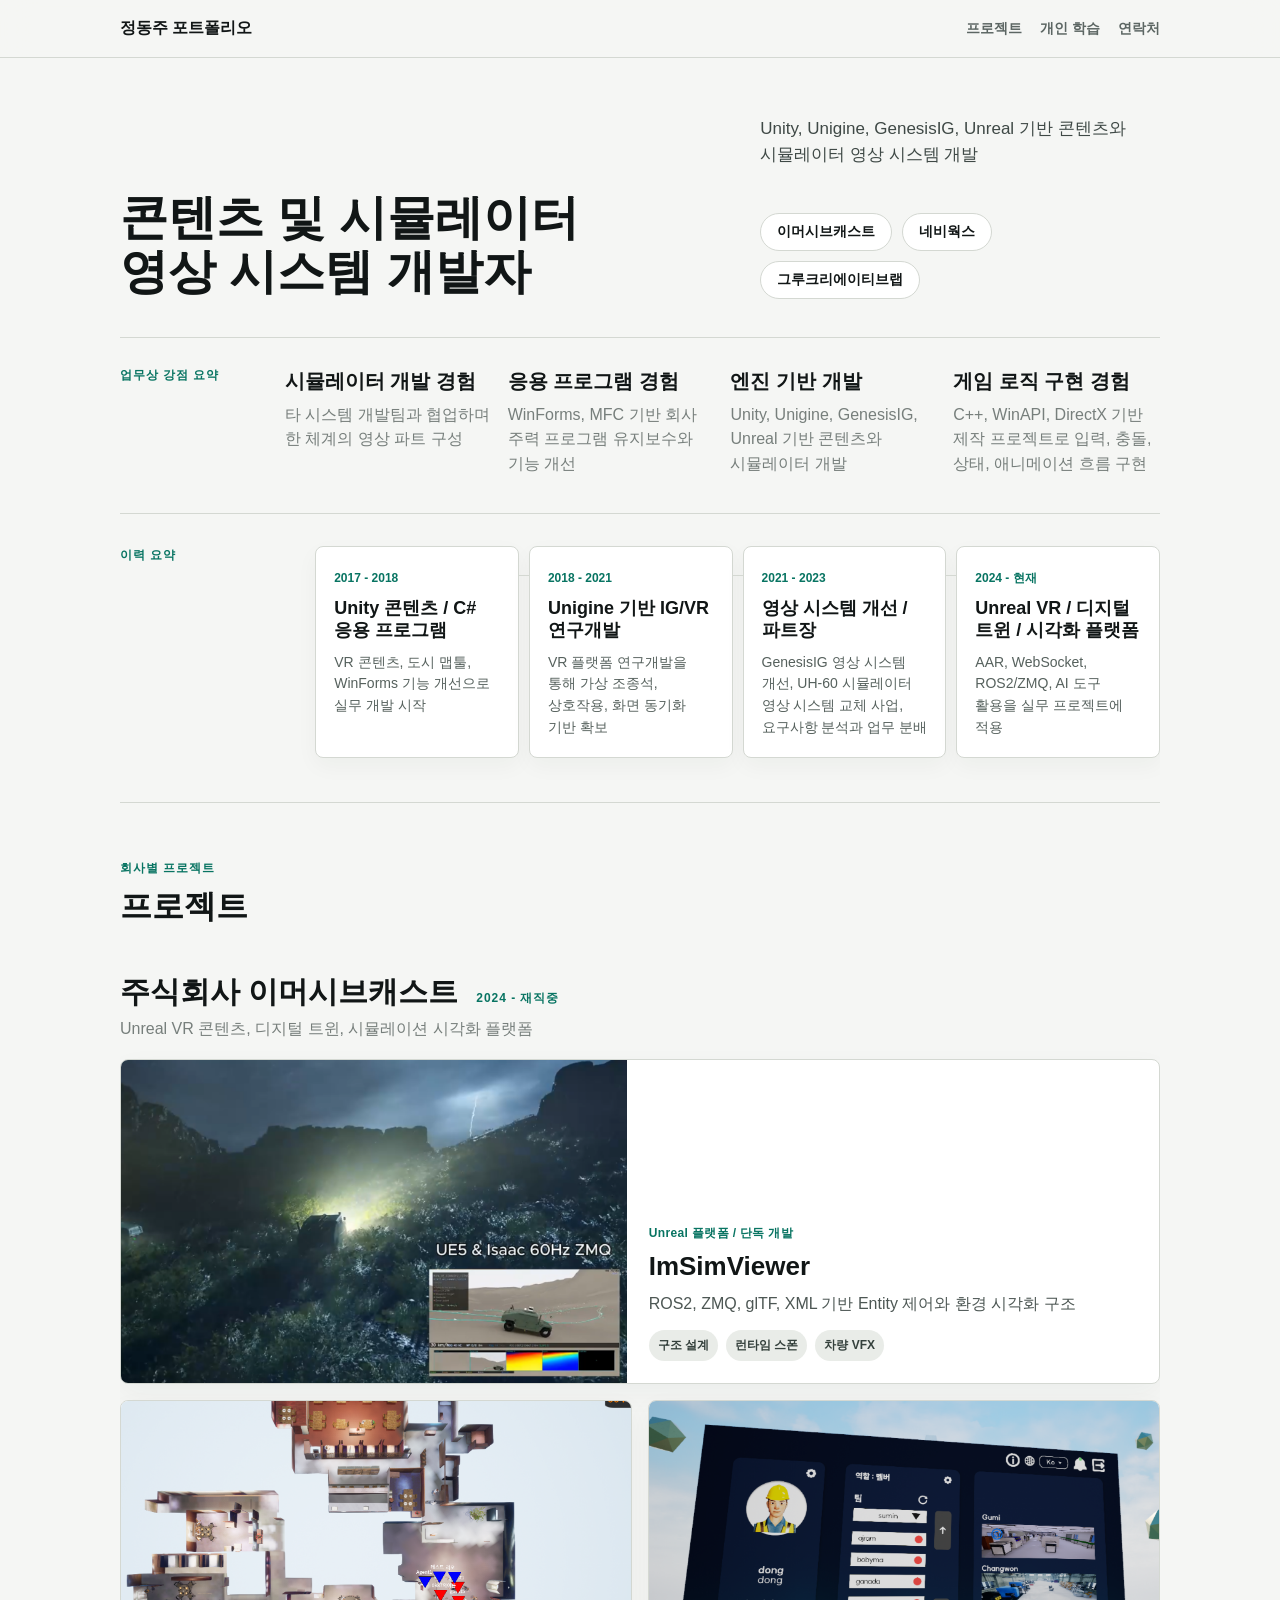
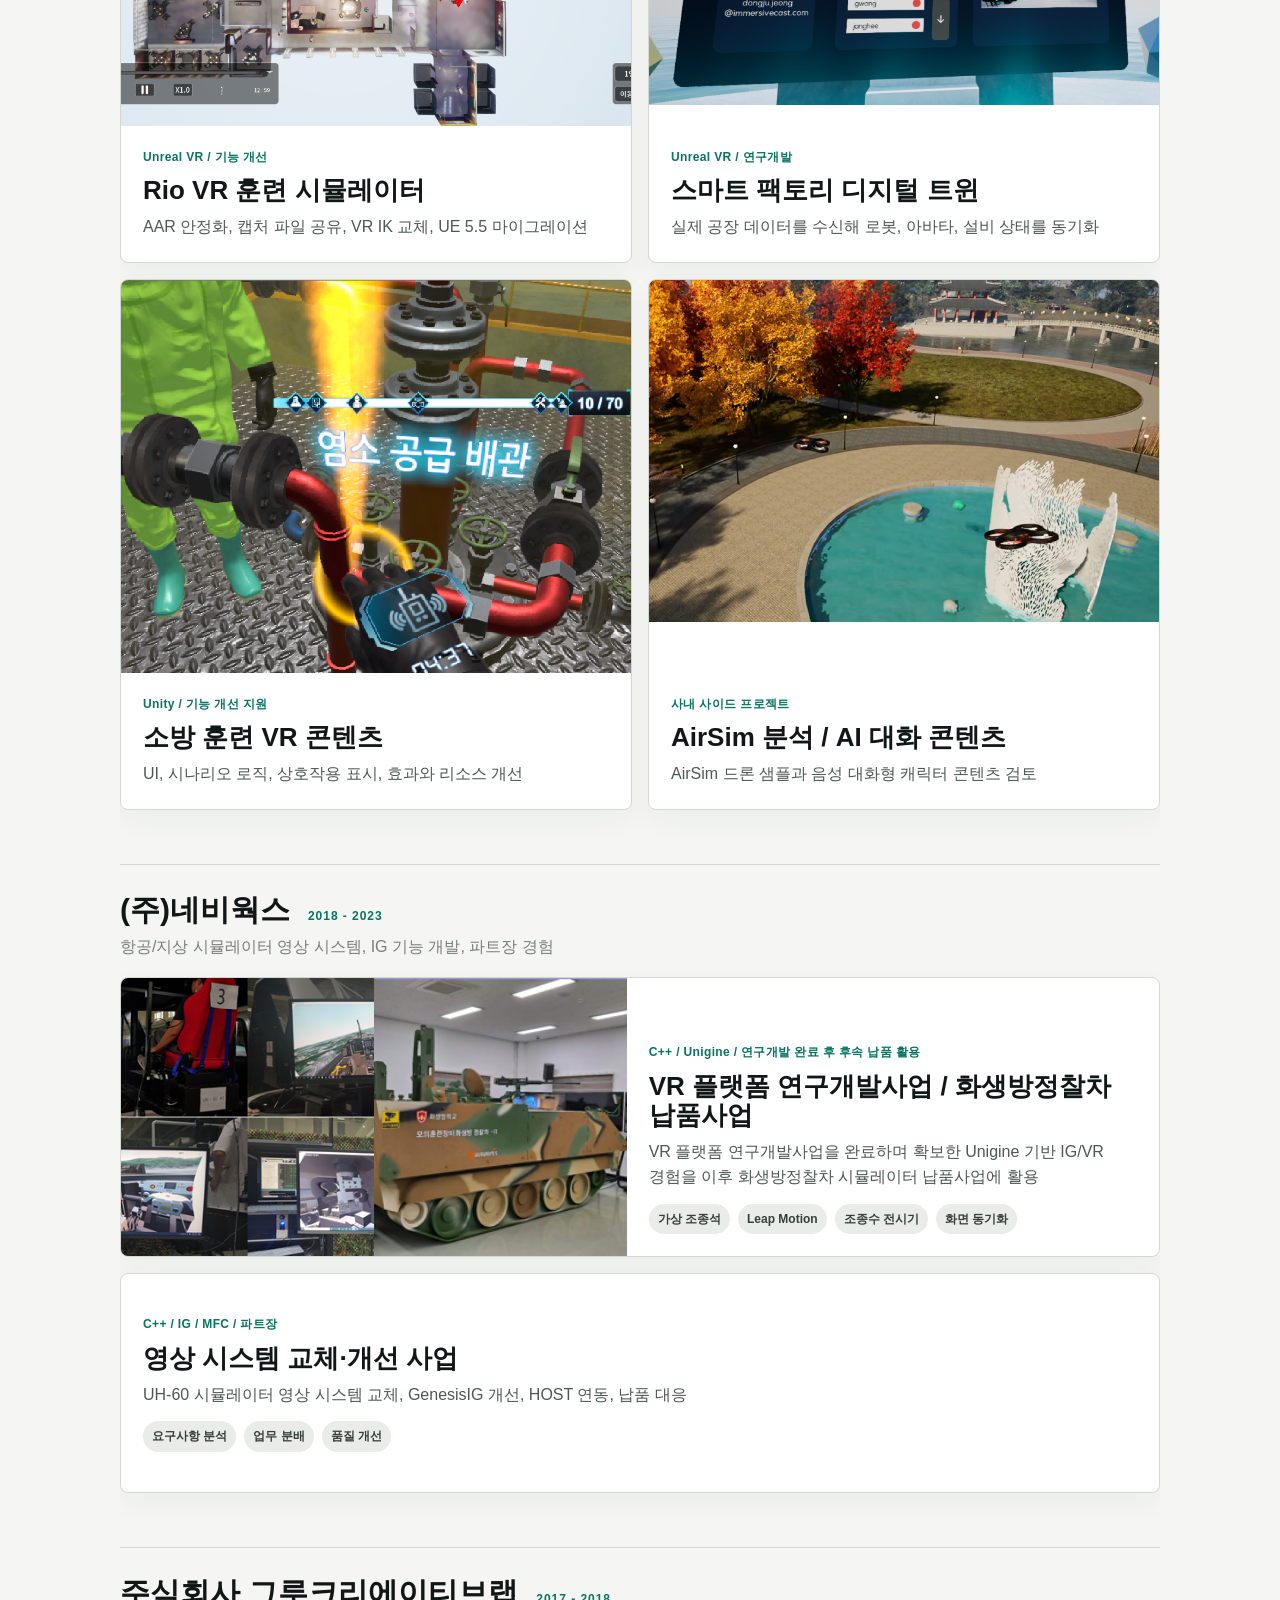
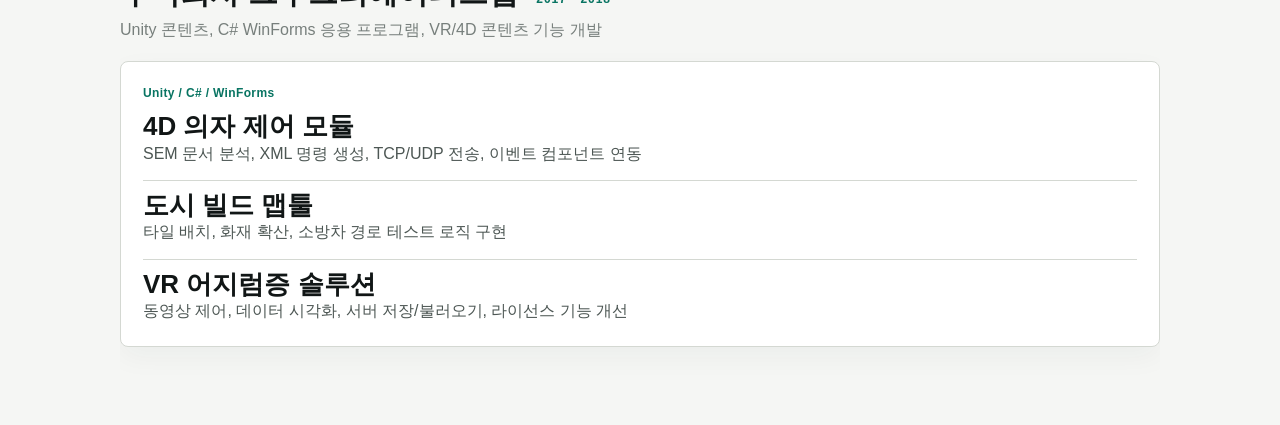
==== commit 2518a23f: "1차 완료 1차 완료" ====
--- a/index.html
+++ b/index.html
@@ -50,7 +50,7 @@
         </div>
         <div>
           <strong>게임 로직 구현 경험</strong>
-          <span>C++, WinAPI, DirectX 학습 프로젝트로 입력, 충돌, 상태, 애니메이션 흐름 구현</span>
+          <span>C++, WinAPI, DirectX 기반 제작 프로젝트로 입력, 충돌, 상태, 애니메이션 흐름 구현</span>
         </div>
       </section>
 
--- a/styles.css
+++ b/styles.css
@@ -2250,6 +2250,11 @@
   box-shadow: 0 14px 36px rgba(31, 39, 36, 0.06);
 }
 
+.game-separator {
+  height: 1px;
+  background: linear-gradient(90deg, transparent 0%, var(--line) 12%, var(--line) 88%, transparent 100%);
+}
+
 .game-showcase > *:not(.game-case-head) {
   margin-left: 28px;
   margin-right: 28px;
@@ -2283,6 +2288,20 @@
   font-size: 17px;
 }
 
+.game-actions {
+  display: flex;
+  flex-wrap: wrap;
+  gap: 10px;
+  margin-top: 18px;
+}
+
+.game-actions .pill {
+  border-color: rgba(255, 255, 255, 0.34);
+  background: #fff;
+  color: #101414;
+  text-decoration: none;
+}
+
 .meta-pills {
   display: flex;
   flex-wrap: wrap;
@@ -3021,6 +3040,96 @@
   color: #4d5754;
 }
 
+.contact-note {
+  align-self: end;
+  padding: 22px 24px;
+  border: 1px solid var(--line);
+  border-radius: var(--radius);
+  background: #fff;
+}
+
+.contact-note strong {
+  display: block;
+  font-size: 20px;
+  line-height: 1.35;
+}
+
+.contact-note span {
+  display: block;
+  margin-top: 10px;
+  color: #5f6965;
+  line-height: 1.5;
+}
+
+.contact-list {
+  margin-top: 36px;
+  border-top: 1px solid var(--line);
+  border-bottom: 1px solid var(--line);
+}
+
+.contact-row {
+  display: grid;
+  grid-template-columns: 120px minmax(0, 1fr) auto;
+  gap: 24px;
+  align-items: center;
+  padding: 24px 0;
+  border-top: 1px solid var(--line);
+  color: inherit;
+  text-decoration: none;
+}
+
+.contact-row:first-child {
+  border-top: 0;
+}
+
+.contact-row span {
+  color: var(--accent);
+  font-weight: 800;
+}
+
+.contact-row strong {
+  font-size: 24px;
+  line-height: 1.25;
+  overflow-wrap: anywhere;
+}
+
+.contact-row em {
+  color: #5f6965;
+  font-style: normal;
+  font-weight: 800;
+  white-space: nowrap;
+}
+
+.contact-row:hover strong,
+.contact-row:focus-visible strong {
+  color: var(--accent);
+}
+
+.contact-row:focus-visible {
+  outline: 3px solid rgba(0, 126, 102, 0.18);
+  outline-offset: 4px;
+}
+
+@media (max-width: 700px) {
+  .contact-note {
+    align-self: stretch;
+  }
+
+  .contact-row {
+    grid-template-columns: 1fr;
+    gap: 8px;
+    padding: 20px 0;
+  }
+
+  .contact-row strong {
+    font-size: 20px;
+  }
+
+  .contact-row em {
+    width: fit-content;
+  }
+}
+
 .summary-grid.scope-list {
   grid-template-columns: repeat(3, minmax(0, 1fr));
   gap: 16px;
@@ -3090,6 +3199,45 @@
   line-height: 1.6;
 }
 
+.section-lead {
+  max-width: 760px;
+  margin: 0 0 18px;
+  color: #4d5754;
+  font-size: 17px;
+  line-height: 1.6;
+}
+
+.motion-gallery {
+  display: grid;
+  grid-template-columns: repeat(4, minmax(0, 1fr));
+  gap: 14px;
+}
+
+.motion-shot {
+  margin: 0;
+  overflow: hidden;
+  border: 1px solid var(--line);
+  border-radius: var(--radius);
+  background: #101414;
+  box-shadow: 0 8px 22px rgba(31, 39, 36, 0.04);
+}
+
+.motion-shot img {
+  width: 100%;
+  height: 230px;
+  object-fit: contain;
+  background: #101414;
+}
+
+.motion-shot figcaption {
+  padding: 12px 14px;
+  border-top: 1px solid var(--line);
+  background: var(--card);
+  font-size: 15px;
+  font-weight: 800;
+  line-height: 1.35;
+}
+
 .case-media {
   width: min(100%, 760px);
   margin: 14px 0 0;
@@ -3202,6 +3350,11 @@
   font-size: 16px;
   line-height: 1.72;
   word-break: keep-all;
+}
+
+.marine-notes strong {
+  color: #08100e;
+  font-weight: 800;
 }
 
 .case-media.environment-gallery {
@@ -3838,6 +3991,14 @@
   .client-flow p {
     grid-column: 2;
   }
+
+  .motion-gallery {
+    grid-template-columns: repeat(2, minmax(0, 1fr));
+  }
+
+  .motion-shot img {
+    height: 220px;
+  }
 }
 
 @media (max-width: 520px) {
@@ -3874,6 +4035,14 @@
   .summary-tile {
     padding: 18px;
   }
+
+  .motion-gallery {
+    grid-template-columns: 1fr;
+  }
+
+  .motion-shot img {
+    height: 240px;
+  }
 }
 
 @media (max-width: 520px) {
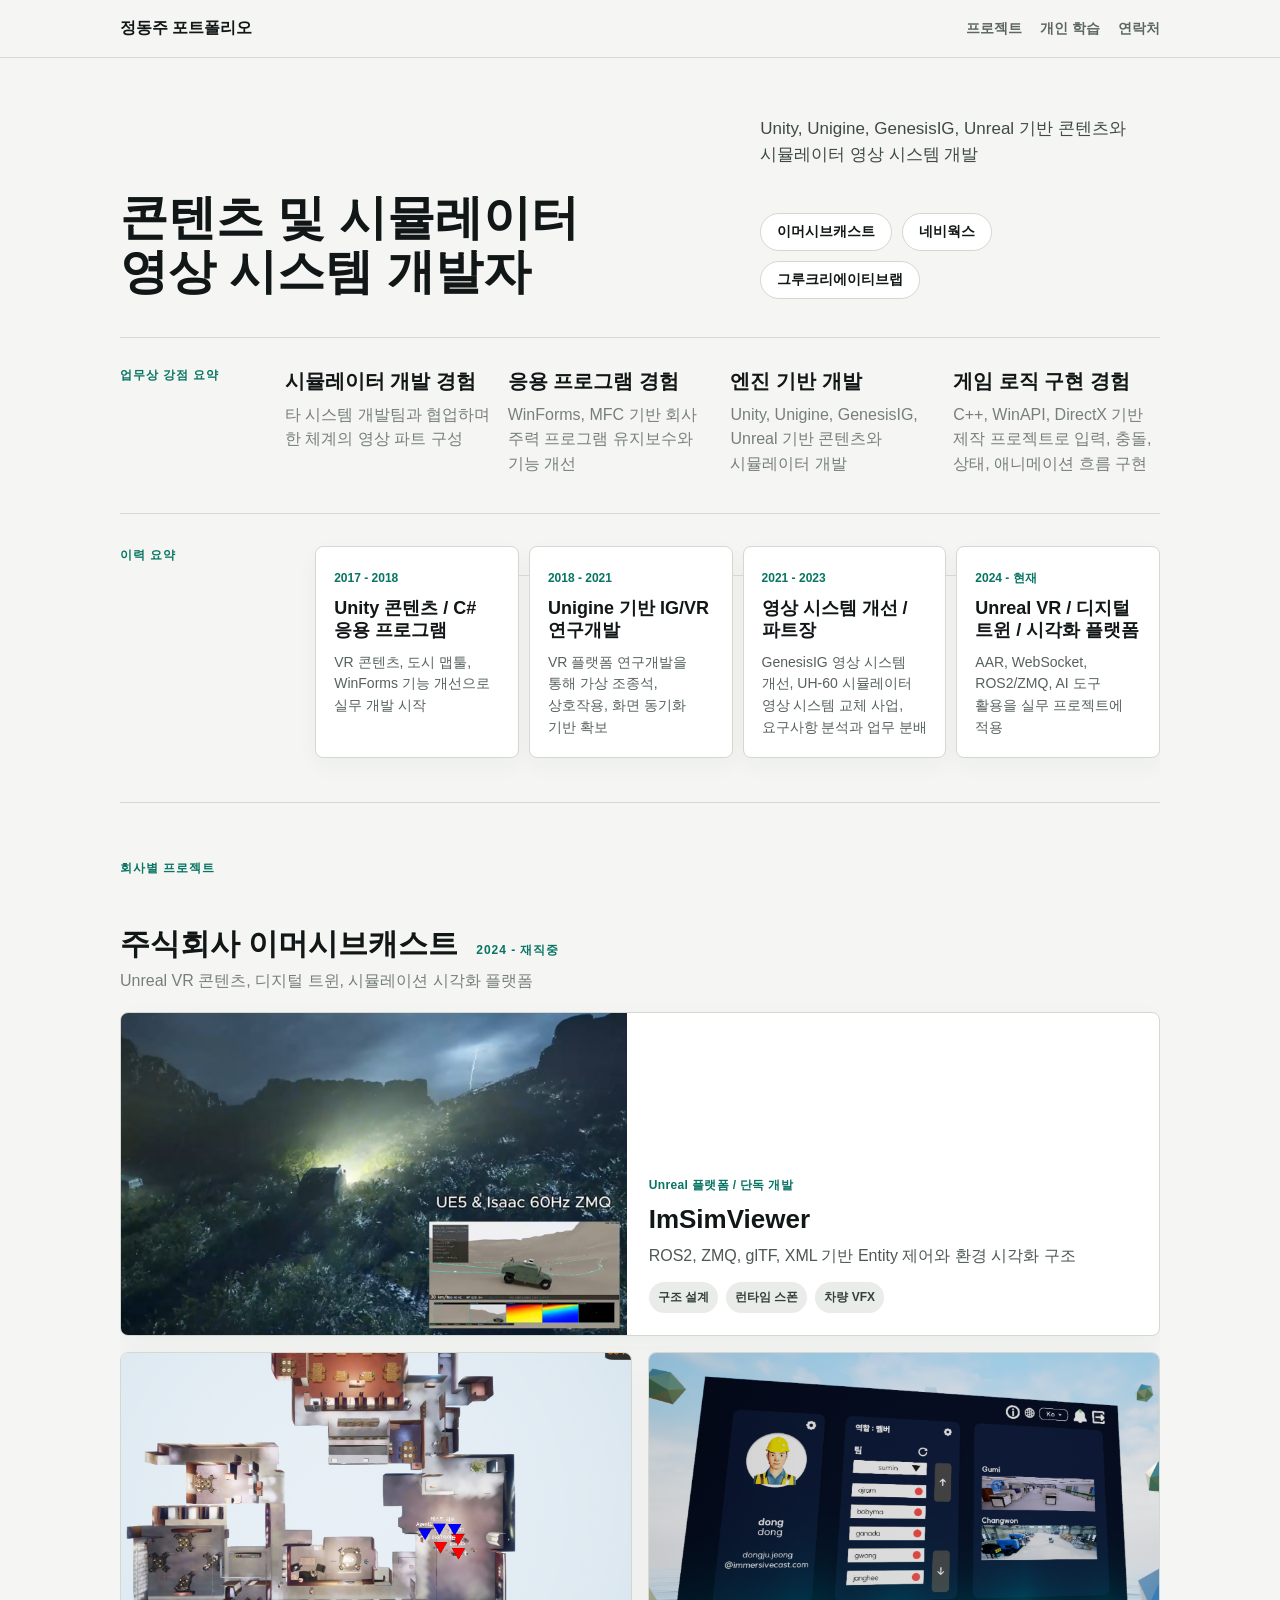
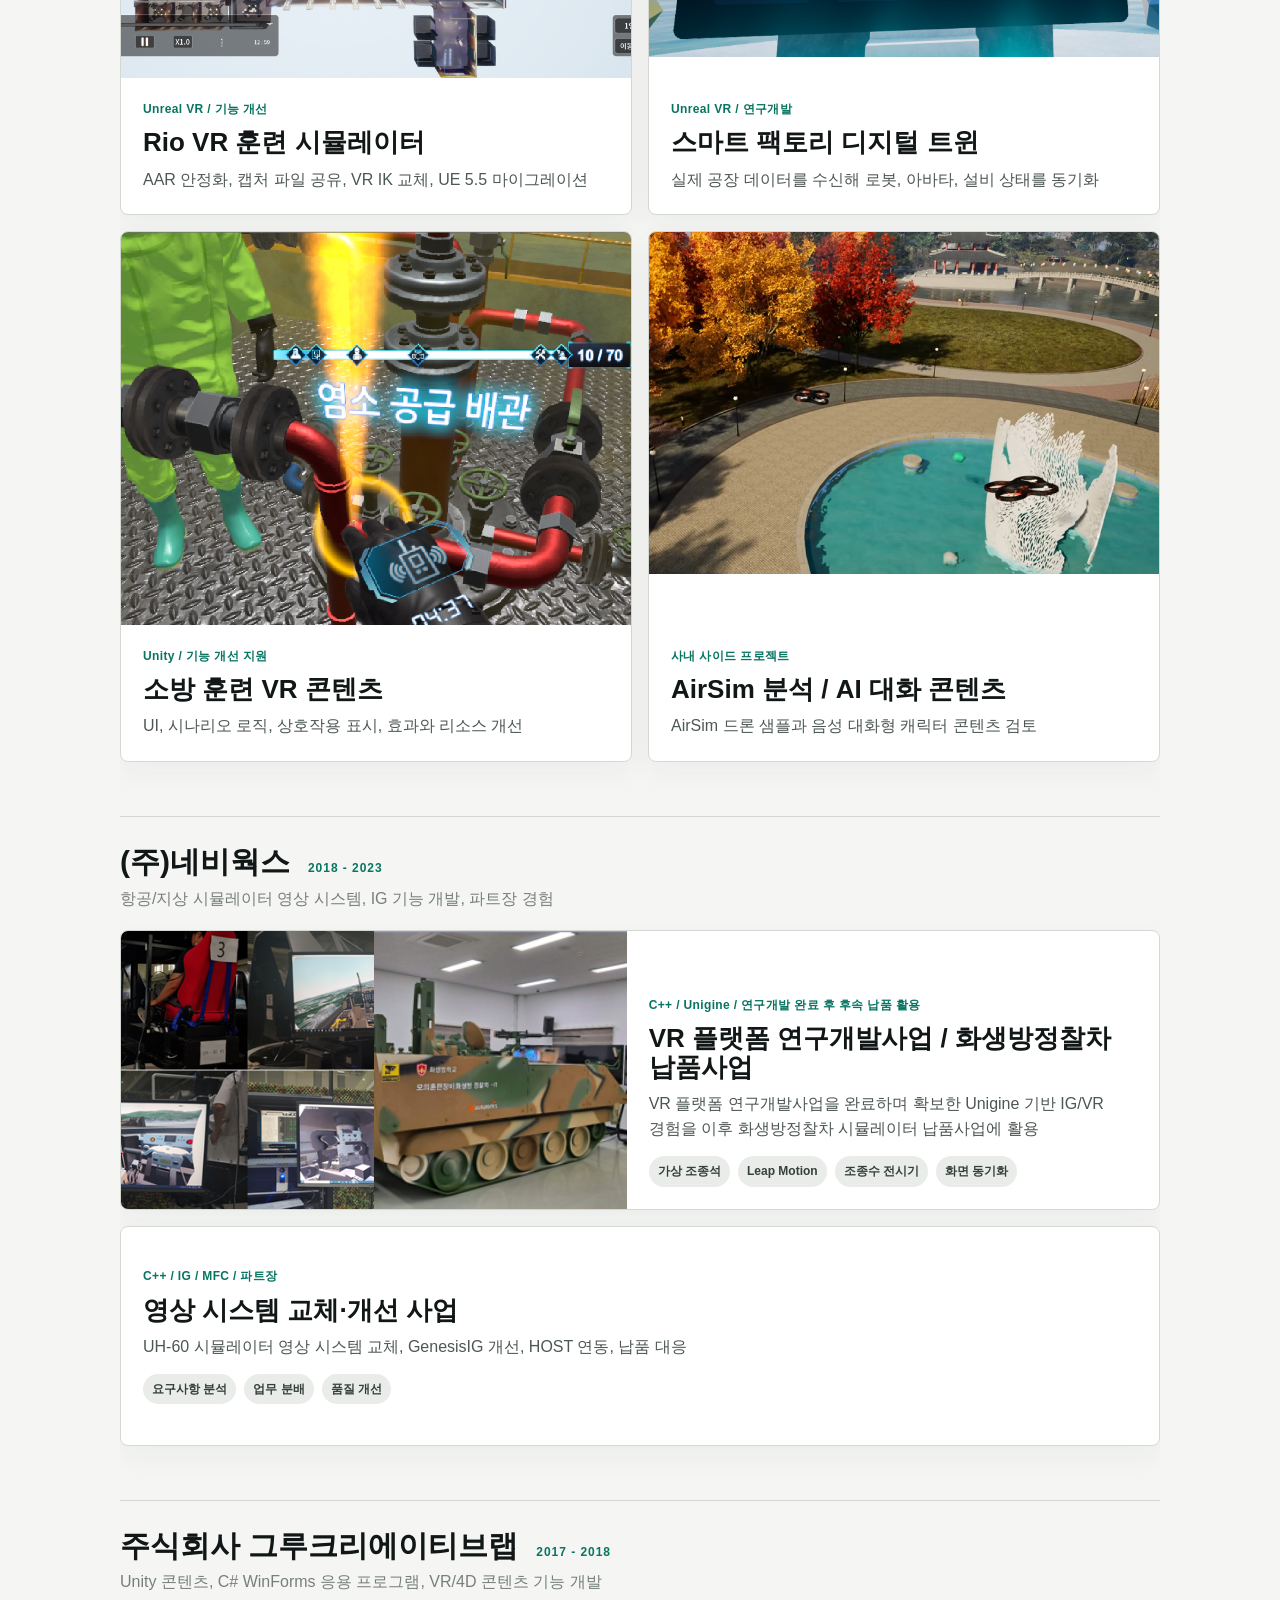
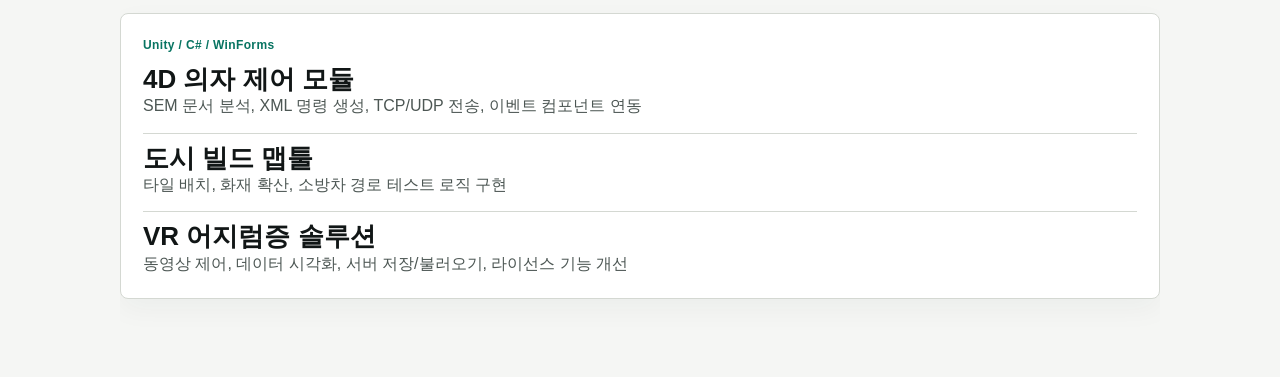
==== commit 7ed16224: "메인페이지 약간정리" ====
--- a/index.html
+++ b/index.html
@@ -83,7 +83,6 @@
       <section id="projects" class="portfolio-section">
         <div class="section-title compact">
           <p class="kicker">회사별 프로젝트</p>
-          <h2>프로젝트</h2>
         </div>
 
         <section id="immersivecast" class="company-block">
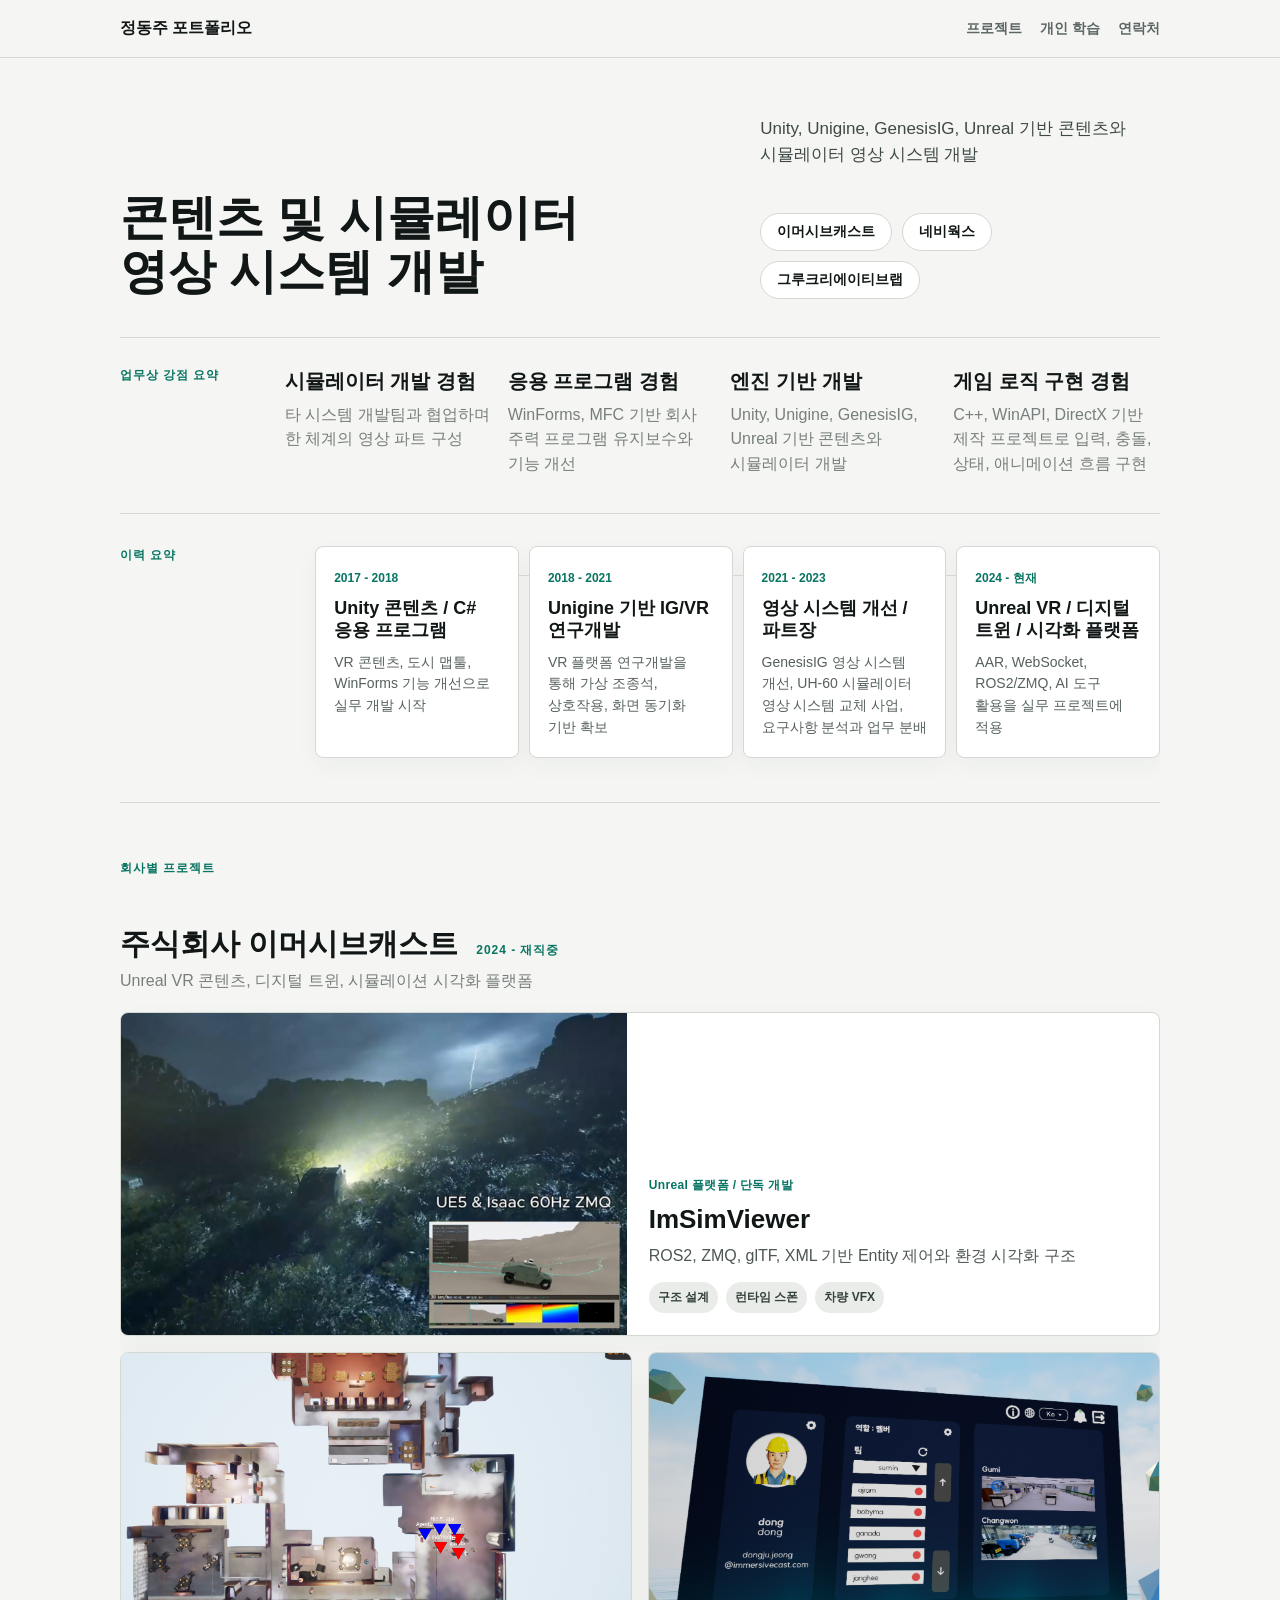
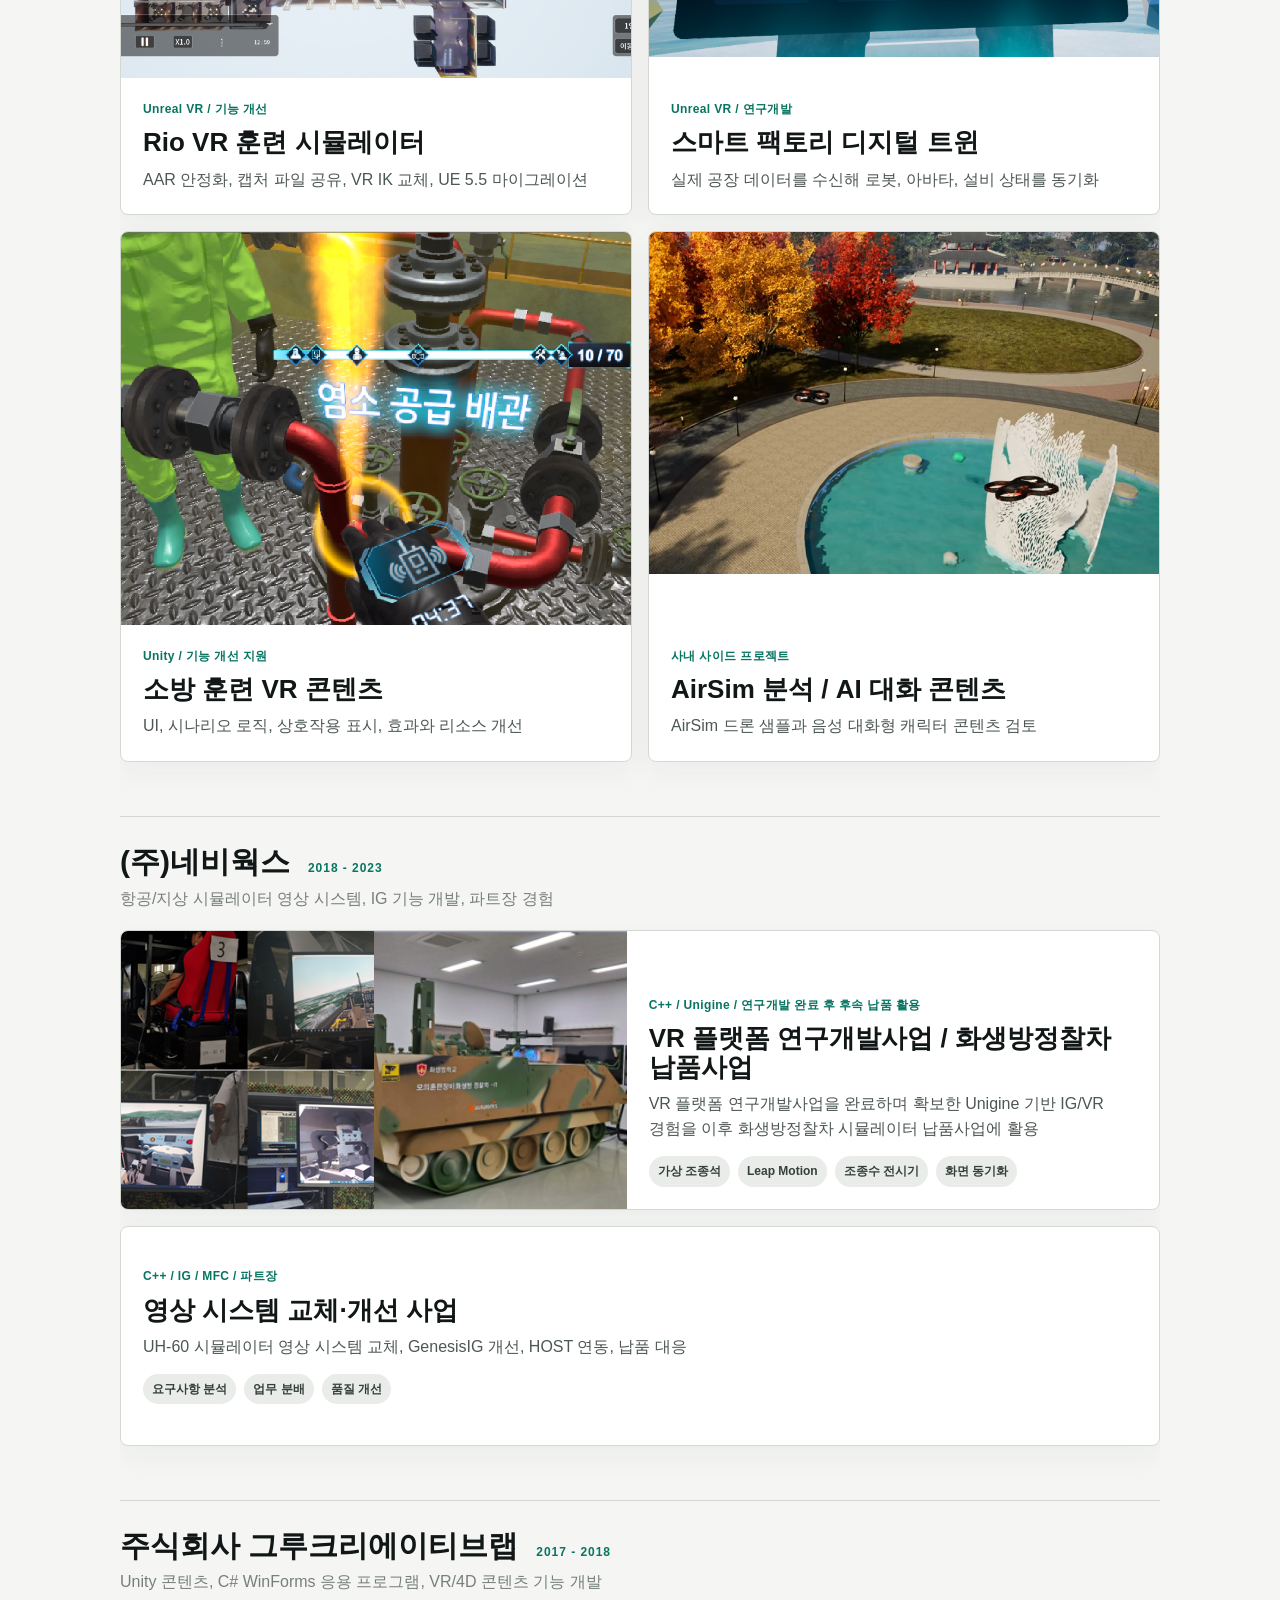
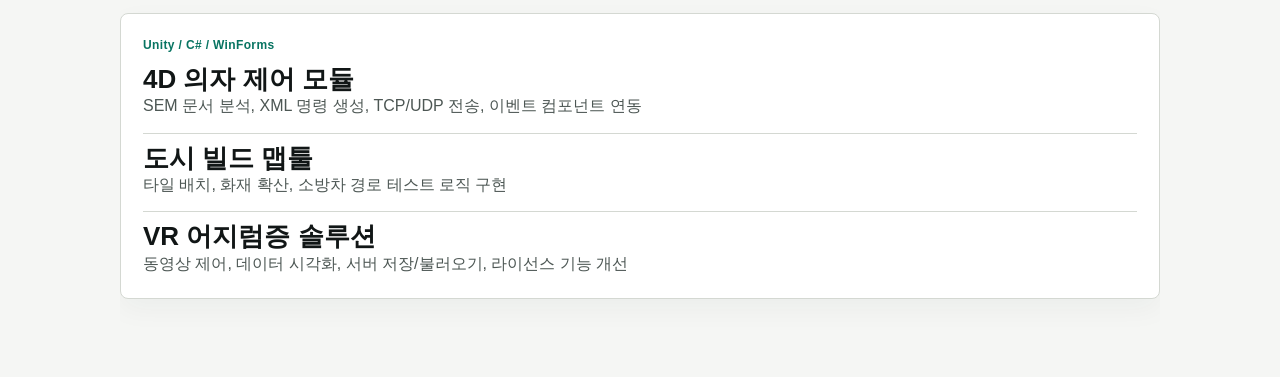
==== commit 91371600: "Update portfolio main title" ====
--- a/index.html
+++ b/index.html
@@ -21,7 +21,7 @@
         <div>
           <h1>
             <span>콘텐츠 및 시뮬레이터</span>
-            <span>영상 시스템 개발자</span>
+            <span>영상 시스템 개발</span>
           </h1>
         </div>
         <div class="hero-brief">
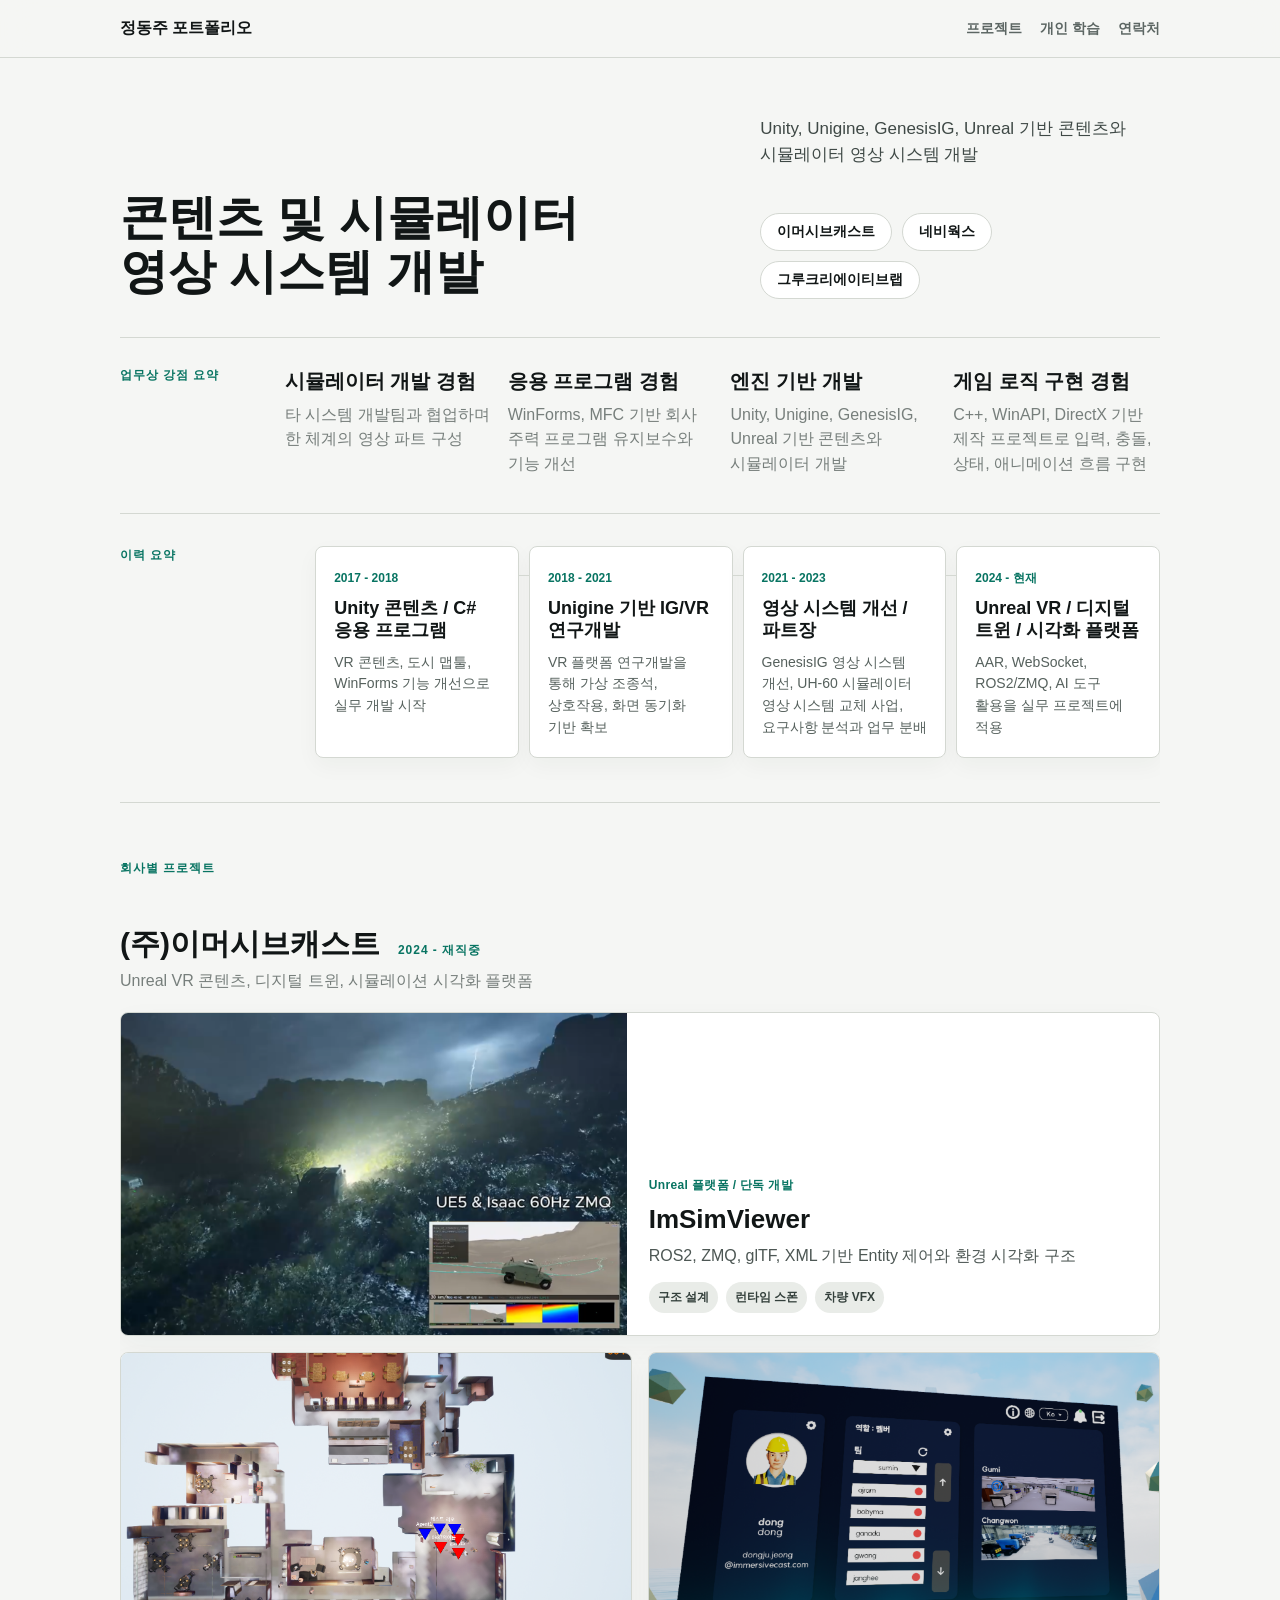
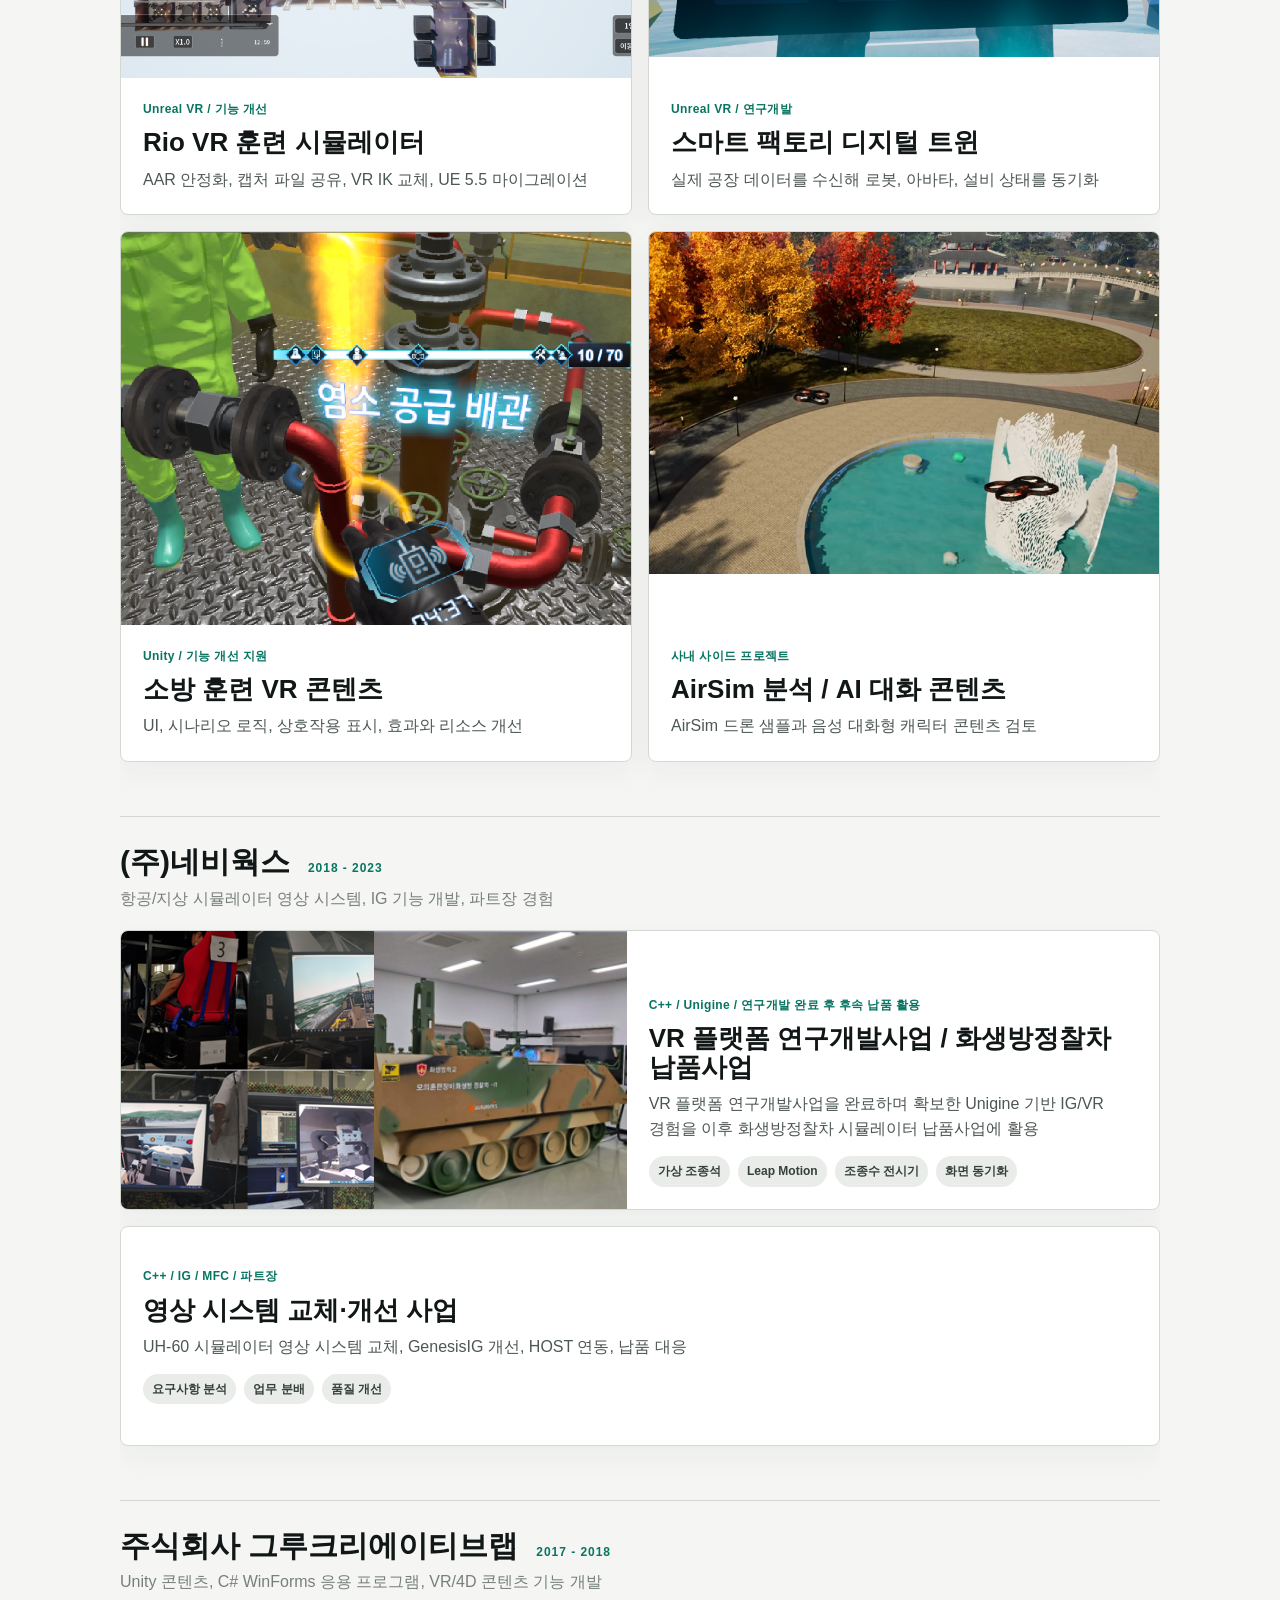
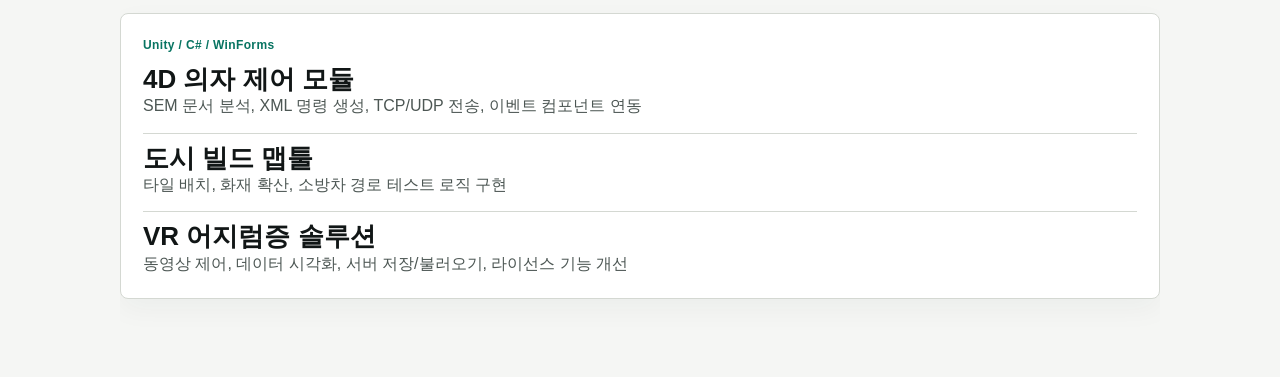
==== commit 2333d119: "문장 개선, motionpractice 내용 완화" ====
--- a/index.html
+++ b/index.html
@@ -87,7 +87,7 @@
 
         <section id="immersivecast" class="company-block">
           <div class="company-title">
-            <h3>주식회사 이머시브캐스트</h3>
+            <h3>(주)이머시브캐스트</h3>
             <p class="kicker">2024 - 재직중</p>
             <span>Unreal VR 콘텐츠, 디지털 트윈, 시뮬레이션 시각화 플랫폼</span>
           </div>
--- a/styles.css
+++ b/styles.css
@@ -3355,6 +3355,57 @@
 .marine-notes strong {
   color: #08100e;
   font-weight: 800;
+}
+
+.reference-grid {
+  display: grid;
+  grid-template-columns: repeat(2, minmax(0, 1fr));
+  gap: 18px;
+  width: min(100%, 1040px);
+}
+
+.reference-card {
+  min-width: 0;
+  padding: 22px;
+  border: 1px solid var(--line);
+  border-radius: 8px;
+  background: #fff;
+}
+
+.reference-card h3 {
+  margin: 0 0 18px;
+  color: #08100e;
+  font-size: 20px;
+  line-height: 1.28;
+  letter-spacing: 0;
+}
+
+.reference-card dl {
+  display: grid;
+  gap: 12px;
+  margin: 0;
+}
+
+.reference-card dl div {
+  display: grid;
+  grid-template-columns: 96px minmax(0, 1fr);
+  gap: 12px;
+  align-items: start;
+}
+
+.reference-card dt {
+  color: var(--accent);
+  font-size: 12px;
+  font-weight: 850;
+  letter-spacing: 0;
+  line-height: 1.55;
+}
+
+.reference-card dd {
+  margin: 0;
+  color: #343f3b;
+  line-height: 1.55;
+  word-break: keep-all;
 }
 
 .case-media.environment-gallery {
@@ -3869,6 +3920,7 @@
   .lane-flow,
   .flow-diagram.process-strip,
   .marine-notes,
+  .reference-grid,
   .case-media.triple > div,
   .case-media.marine-gallery > div,
   .case-media.environment-gallery > div {
@@ -3901,6 +3953,10 @@
   .summary-grid.scope-list .summary-tile {
     grid-template-columns: 1fr;
     gap: 6px;
+  }
+
+  .reference-card dl div {
+    grid-template-columns: 84px minmax(0, 1fr);
   }
 
   .summary-grid.scope-list .summary-tile span {
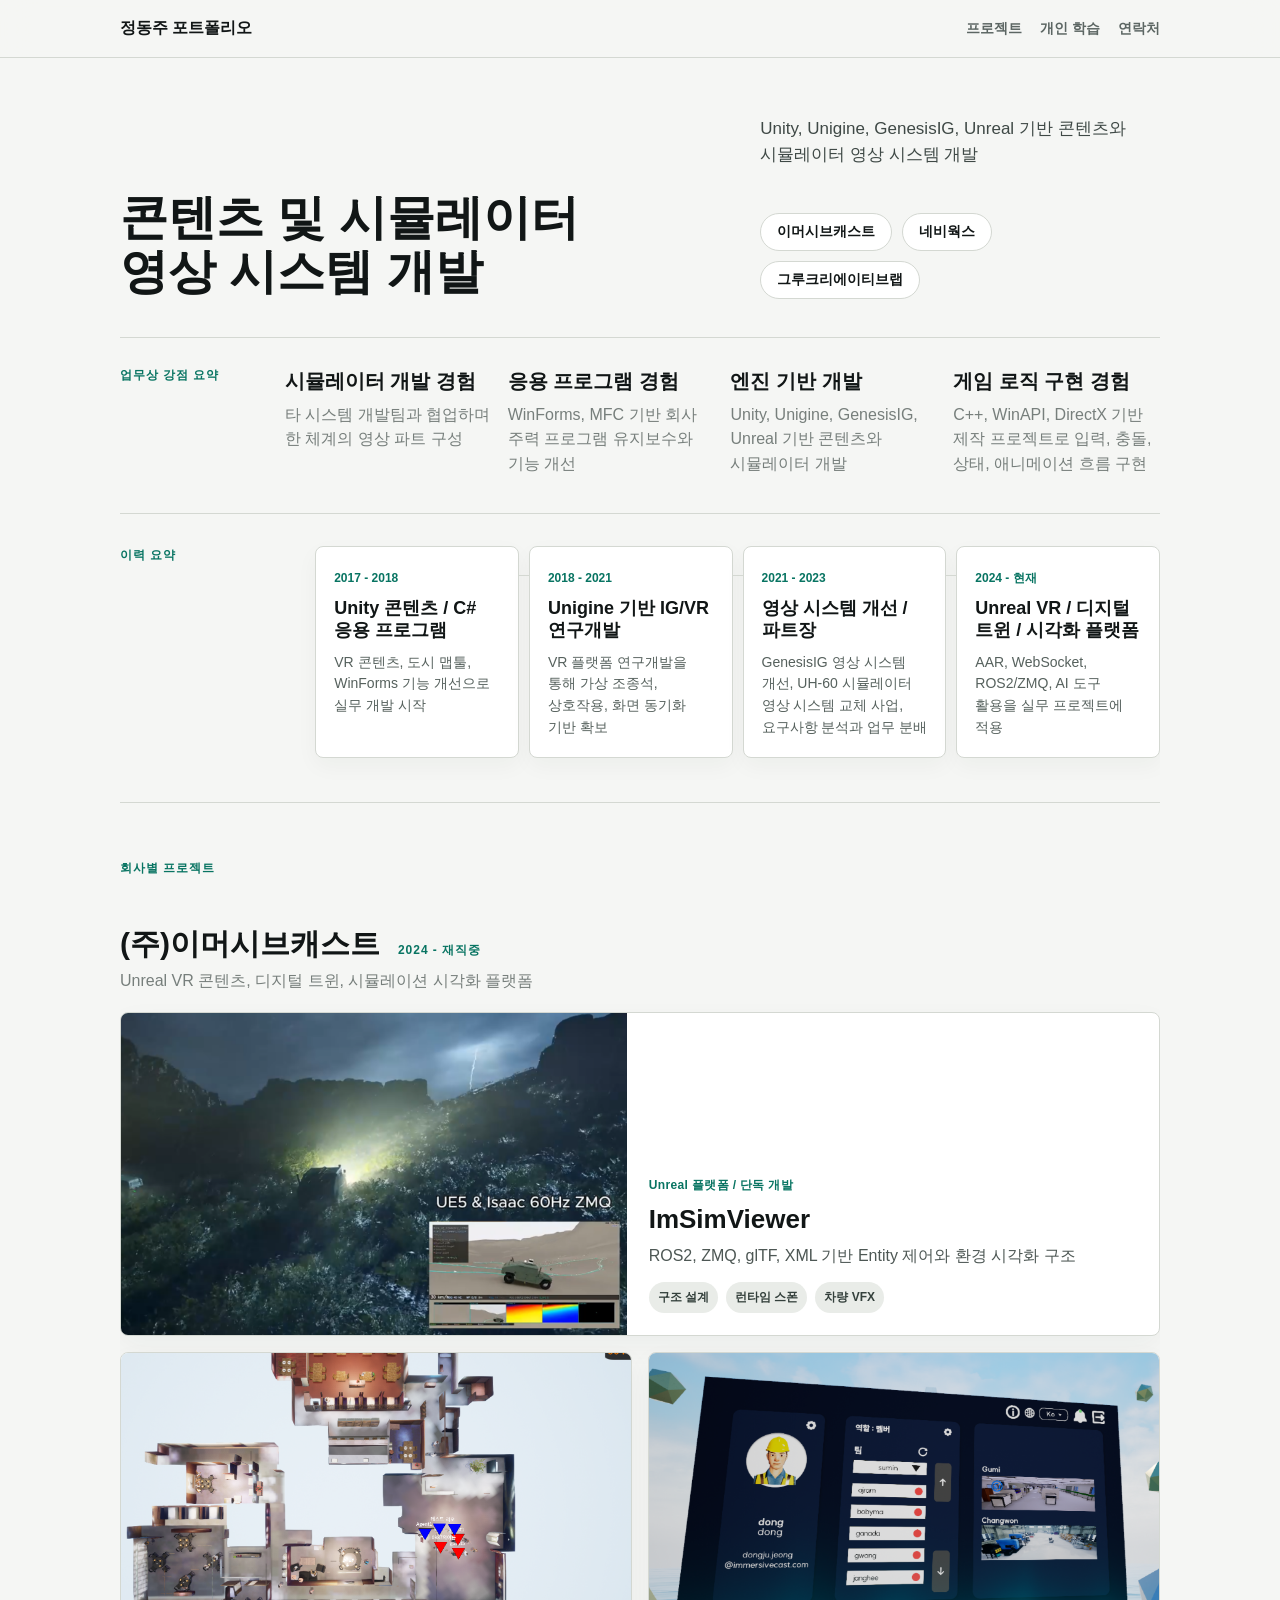
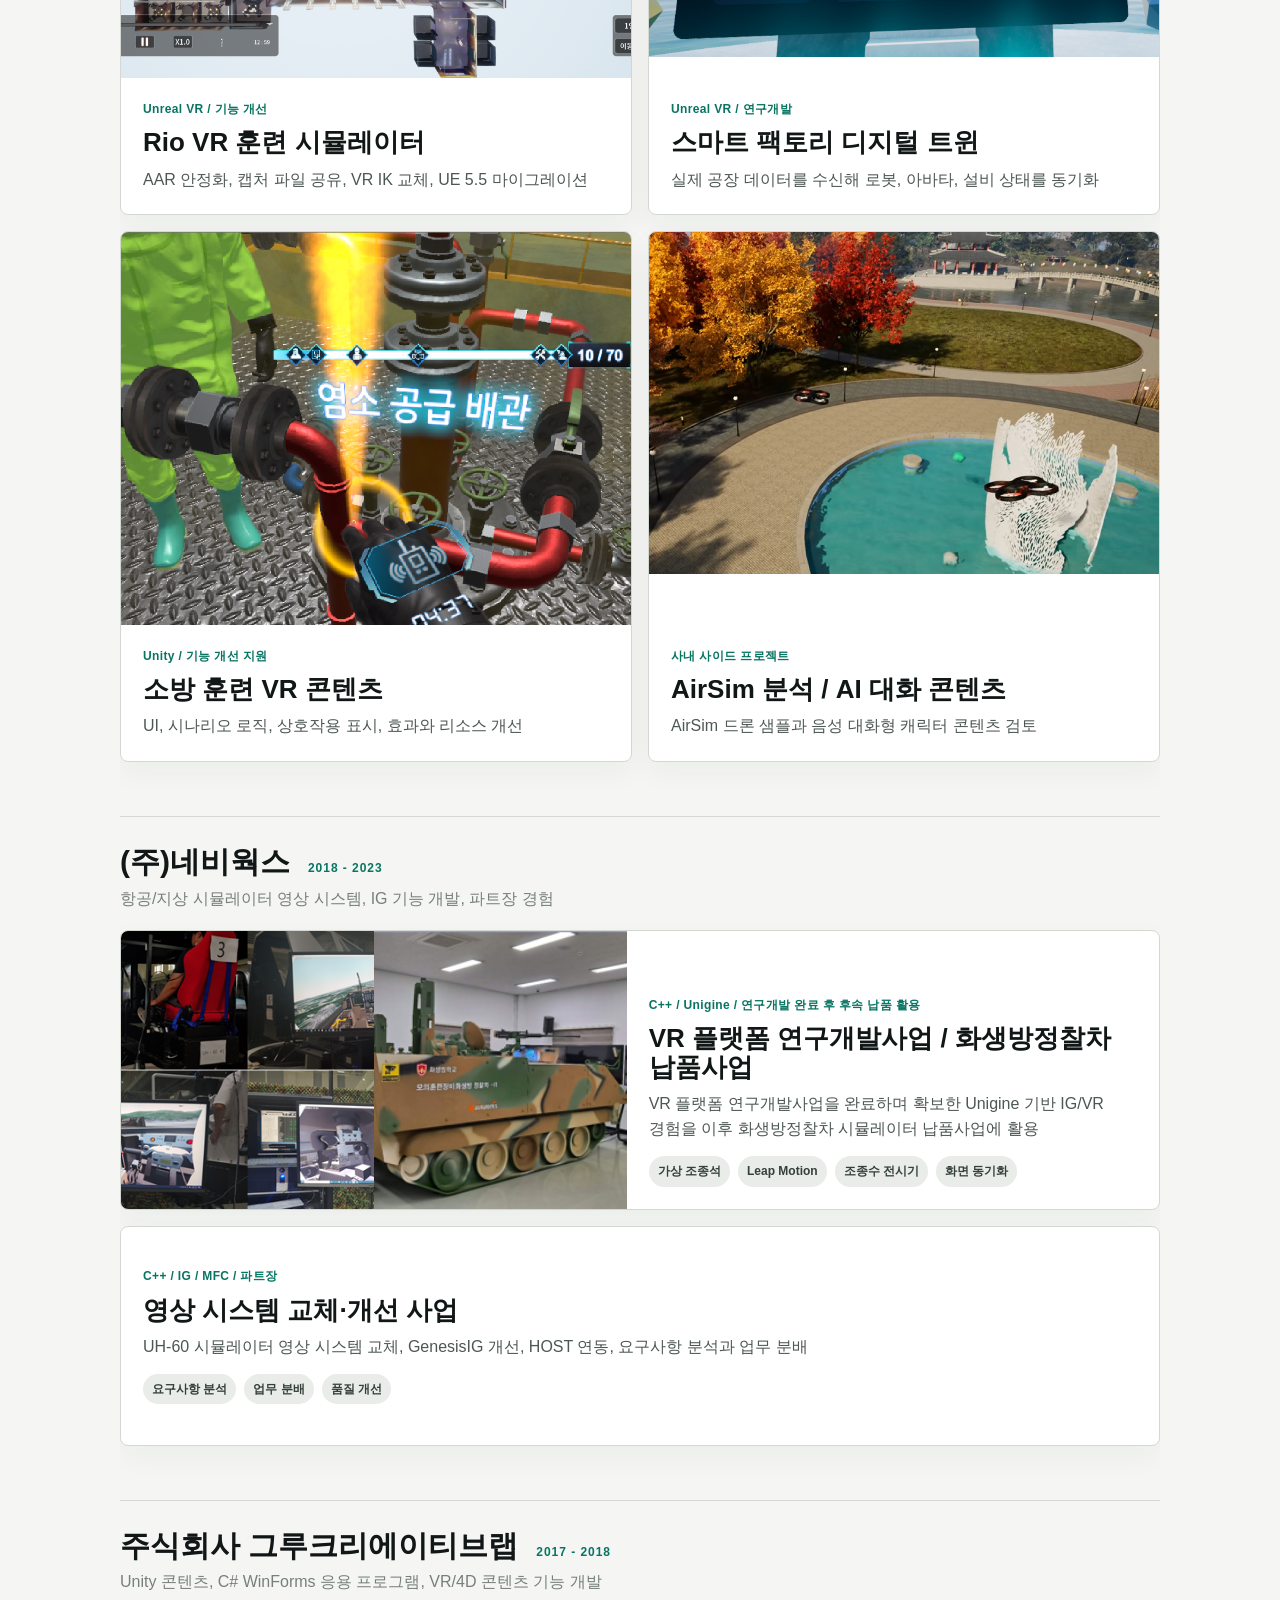
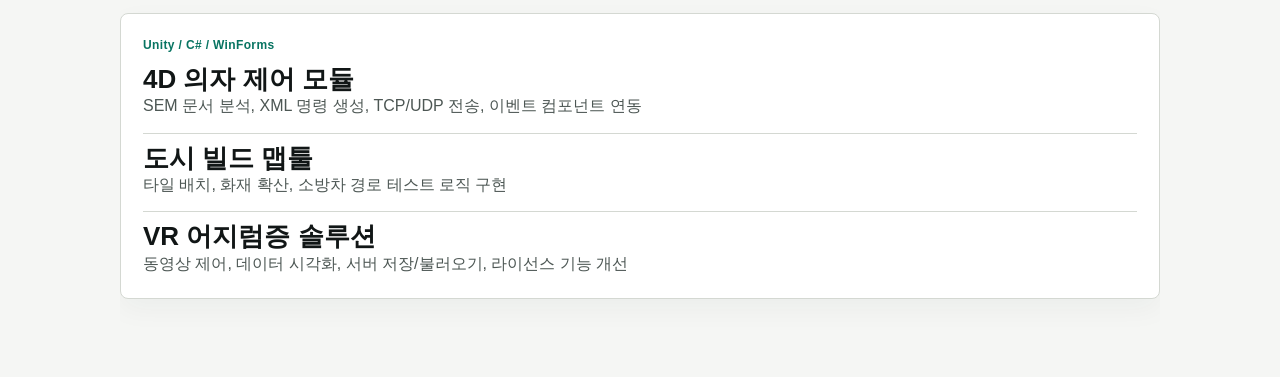
==== commit dd6de508: "단어 제거." ====
--- a/index.html
+++ b/index.html
@@ -175,7 +175,7 @@
               <div class="work-copy">
                 <small>C++ / IG / MFC / 파트장</small>
                 <h3>영상 시스템 교체·개선 사업</h3>
-                <p>UH-60 시뮬레이터 영상 시스템 교체, GenesisIG 개선, HOST 연동, 납품 대응</p>
+                <p>UH-60 시뮬레이터 영상 시스템 교체, GenesisIG 개선, HOST 연동, 요구사항 분석과 업무 분배</p>
                 <ul>
                   <li>요구사항 분석</li>
                   <li>업무 분배</li>
--- a/styles.css
+++ b/styles.css
@@ -724,11 +724,19 @@
 }
 
 .response-layout strong {
-  display: block;
+  display: flex;
+  gap: 10px;
+  align-items: baseline;
   margin-bottom: 12px;
   color: var(--ink);
   font-size: 22px;
   line-height: 1.25;
+}
+
+.response-layout strong span {
+  color: var(--accent);
+  font-size: 14px;
+  font-weight: 850;
 }
 
 .response-layout p {
